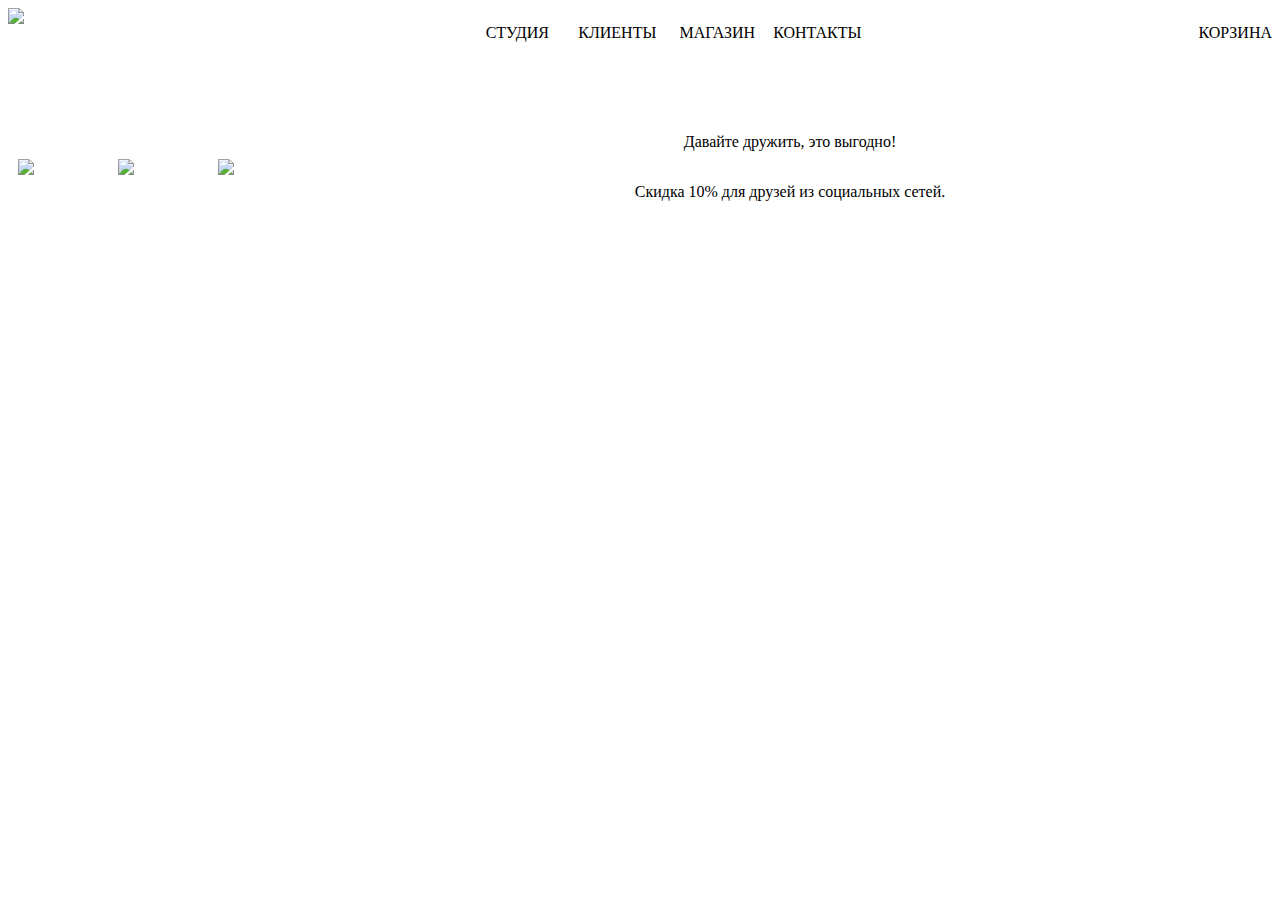
==== index.html @ 7f79541a "First commit" ====
<!DOCTYPE html>
<html lang="en">
<head>
    <meta charset="UTF-8">
    <meta http-equiv="X-UA-Compatible" content="IE=edge">
    <meta name="viewport" content="width=device-width, initial-scale=1.0">
    <title>Project</title>
    <link rel="stylesheet" type="text/css" href="index.css">
</head>
<body>
    <header>
        <div class="wrapper">
            <img class="logo" src="./img/nerds-logo.png"/>

            <ul class="container">
                <li>
                    <a href="#" class="menu"> СТУДИЯ </a>
                </li>

                <li>
                    <a href="#" class="menu"> КЛИЕНТЫ </a>
                </li>

                <li>
                    <a href="#" class="menu"> МАГАЗИН </a>
                </li>

                <li>
                    <a href="#" class="menu"> КОНТАКТЫ </a>
                </li>

                
            </ul>
            <a href="#" class="menu">
                <img class="icon" src="./img/cart-icon.png"/>
                <p> КОРЗИНА </p>
            </a>
            
        </div>
    </header>
        <footer class="flex">
            <div class="footer">        
                <a href="#" class="networks">
                    <img class="vk-icon" src="./img/free-icon-vkontakte-4494490.png"/>
                    <img class="fb-icon" src="./img/free-icon-facebook-4494464.png"/>
                    <img class= "inst-icon" src="/img/free-icon-instagram-4494468.png" />
                </a>
            </div>
                <div class="inscription">
                    <p class="block"> Давайте дружить, это выгодно! </p>
                    <p class="block">Скидка 10% для друзей из социальных сетей.</p>
                </div>
        </footer>
    
</body>
</html>
---- index.css ----
.container{
    display: flex;
    list-style: none;
    justify-content: center;
    width: 1500px;
}
.icon {
    width: 15px;
    height: 15px;
    display: flex;

}
.menu{
    color: black;
    text-decoration: none;
    display: flex;
    width: 100px;
    justify-content: space-around;
    align-items: baseline;


}

.logo {
    width: 150px;
    display: flex;

}

.footer{
    height: 217px;
    display: flex;

}
.vk-icon{
    width: 81px;


}
.fb-icon{
    width: 81px;
    

}
.inst-icon{
    width: 81px;
    
}
.circle{
    width: 81px;
}
.wrapper{
    display: flex;
    max-width: 1920px;
    width: 100%;
    overflow: hidden;
    justify-content: space-around;

}
.networks{
    display: flex;
    align-items: center;
    justify-content: space-around;
    width: 300px;
    


}
.inscription{
    display: flex;
    width: 1200px;
    align-items: center;
    justify-content: center;
    flex-direction: column;
    
    

}

.flex{
    display: flex;
}
.block{
    size: 30px;
    align-items: flex-start;
}
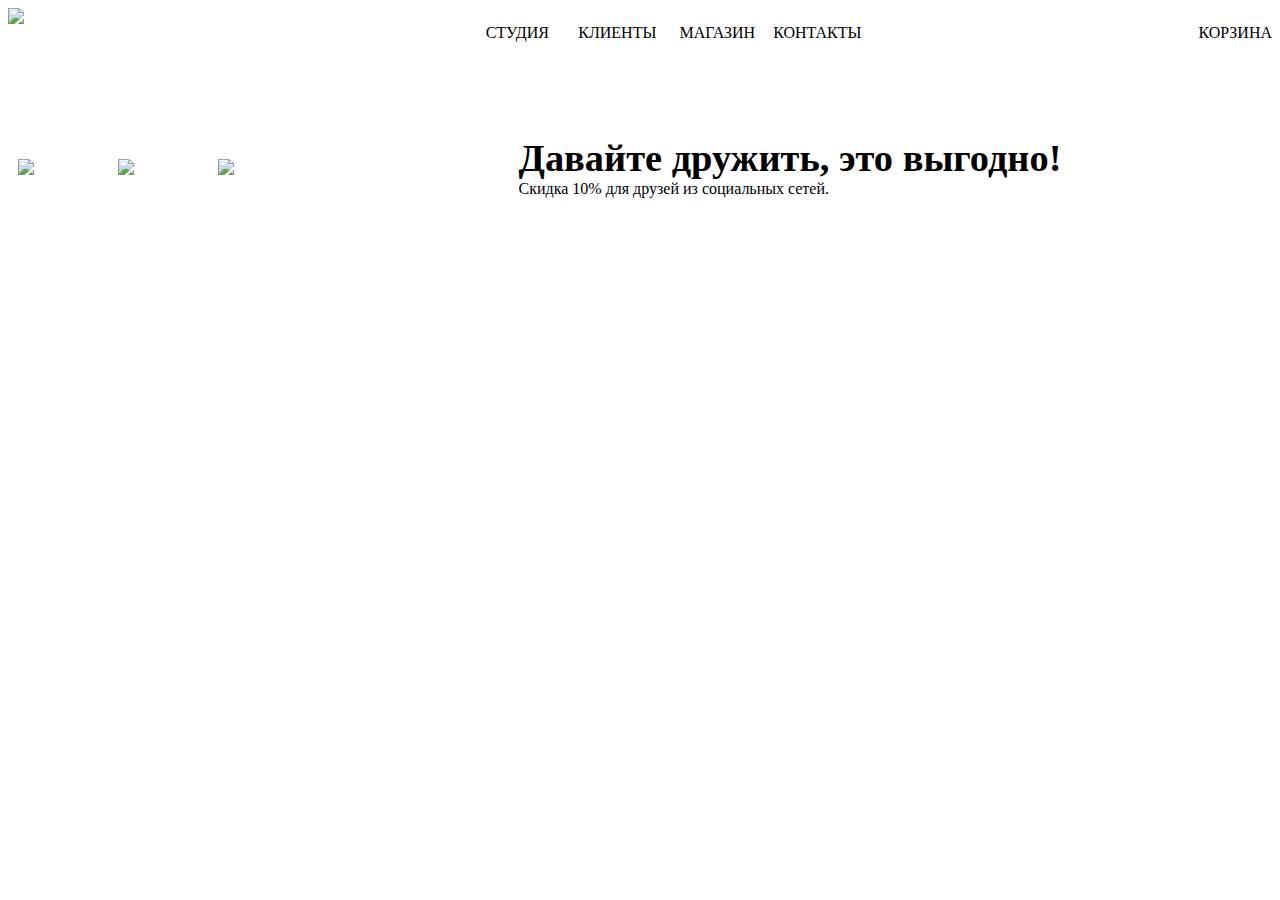
==== commit f4045c3b: "First commit" ====
--- a/index.html
+++ b/index.html
@@ -47,8 +47,8 @@
                 </a>
             </div>
                 <div class="inscription">
-                    <p class="block"> Давайте дружить, это выгодно! </p>
-                    <p class="block">Скидка 10% для друзей из социальных сетей.</p>
+                    <p class="block"> <b class="fat">Давайте дружить, это выгодно! </b> <br>
+                    Скидка 10% для друзей из социальных сетей.</p>
                 </div>
         </footer>
     
--- a/index.css
+++ b/index.css
@@ -68,10 +68,10 @@
 }
 .inscription{
     display: flex;
-    width: 1200px;
+    width: 1530px;
     align-items: center;
     justify-content: center;
-    flex-direction: column;
+    flex-dir ection: column;
     
     
 
@@ -84,3 +84,7 @@
     size: 30px;
     align-items: flex-start;
 }
+
+.fat{
+    font-size: 2.4rem;
+}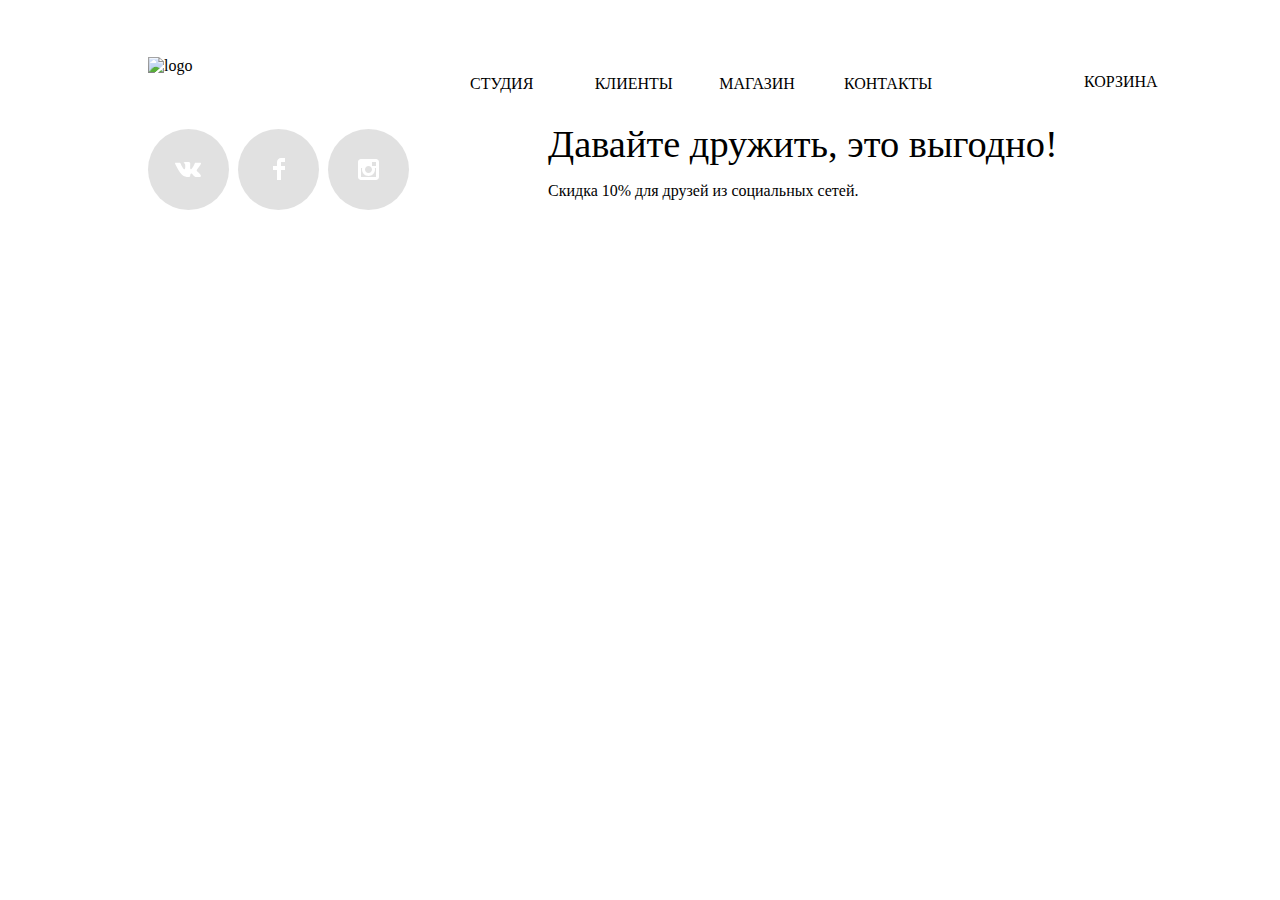
==== commit 4a38a070: "First" ====
--- a/index.html
+++ b/index.html
@@ -7,10 +7,10 @@
     <title>Project</title>
     <link rel="stylesheet" type="text/css" href="index.css">
 </head>
-<body>
+<body class="padding">
     <header>
         <div class="wrapper">
-            <img class="logo" src="./img/nerds-logo.png"/>
+            <img class="logo" src="./img/nerds-logo.png" alt="logo"/>
 
             <ul class="container">
                 <li>
@@ -40,15 +40,32 @@
     </header>
         <footer class="flex">
             <div class="footer">        
-                <a href="#" class="networks">
-                    <img class="vk-icon" src="./img/free-icon-vkontakte-4494490.png"/>
-                    <img class="fb-icon" src="./img/free-icon-facebook-4494464.png"/>
-                    <img class= "inst-icon" src="/img/free-icon-instagram-4494468.png" />
-                </a>
+                <ul class="networks">
+                    <li>
+                        <a href="#" class="networks-icon" > <svg width="27" height="15" viewBox="0 0 27 15" fill="none" xmlns="http://www.w3.org/2000/svg">
+                            <path d="M16.138 11.51C17.094 11.201 18.318 13.55 19.621 14.449C20.599 15.13 21.348 14.983 21.348 14.983L24.821 14.933C24.821 14.933 26.636 14.821 25.778 13.379C25.707 13.259 25.275 12.31 23.193 10.357C21.016 8.31404 21.311 8.64504 23.932 5.11304C25.529 2.96004 26.168 1.64504 25.968 1.08504C25.776 0.546037 24.603 0.686037 24.603 0.686037L20.69 0.713037C20.309 0.714037 19.986 0.832037 19.839 1.22804C19.836 1.23204 19.218 2.89404 18.394 4.30704C16.653 7.29604 15.958 7.45504 15.67 7.26804C15.009 6.83504 15.176 5.53104 15.176 4.60404C15.176 1.70704 15.608 0.499037 14.33 0.187037C13.903 0.0830374 13.591 0.0150374 12.502 0.00503741C11.11 -0.0159626 9.92797 0.00503743 9.25797 0.334037C8.81297 0.557037 8.47197 1.04604 8.67897 1.07404C8.93897 1.10904 9.52197 1.23404 9.83397 1.66004C10.235 2.21204 10.223 3.44904 10.223 3.44904C10.223 3.44904 10.452 6.86004 9.68297 7.28304C9.15497 7.57304 8.43297 6.98104 6.87997 4.26704C6.08697 2.87904 5.48797 1.34504 5.48797 1.34504C5.48797 1.34504 5.37197 1.06004 5.16197 0.904037C4.91197 0.719037 4.56197 0.660037 4.56197 0.660037L0.84797 0.684037C0.84797 0.684037 0.28997 0.700037 0.0849697 0.946037C-0.0970303 1.16404 0.0699697 1.61404 0.0699697 1.61404C0.0699697 1.61404 2.97897 8.49504 6.27297 11.961C9.29297 15.143 12.725 14.932 12.725 14.932H14.28C14.28 14.932 14.749 14.878 14.989 14.62C15.213 14.38 15.203 13.929 15.203 13.929C15.203 13.929 15.172 11.82 16.138 11.51Z" fill="white"/>
+                            </svg>
+                        </a>
+                    </li>
+                    <li>
+                        <a href="#" class="networks-icon"> <svg width="12" height="22" viewBox="0 0 12 22" fill="none" xmlns="http://www.w3.org/2000/svg">
+                            <path d="M12 4V0H8C5.79086 0 4 1.79086 4 4V8H0V12H4V22H8V12H12V8H8V4H12Z" fill="white"/>
+                            </svg>
+                        </a>
+                    </li>
+                    <li>
+                        <a href="#" class="networks-icon" > <svg width="21" height="21" viewBox="0 0 21 21" fill="none" xmlns="http://www.w3.org/2000/svg">
+                            <path fill-rule="evenodd" clip-rule="evenodd" d="M3 0H18C19.65 0 21 1.35 21 3V18C21 19.65 19.65 21 18 21H3C1.35 21 0 19.65 0 18V3C0 1.35 1.35 0 3 0ZM14 10.5C14 8.57 12.43 7 10.5 7C8.57 7 7 8.57 7 10.5C7 12.43 8.57 14 10.5 14C12.43 14 14 12.43 14 10.5ZM3 18V9H4.181C4.0626 9.49127 4.00186 9.99467 4 10.5C4 14.0899 6.91015 17 10.5 17C14.0899 17 17 14.0899 17 10.5C16.9986 9.99464 16.9379 9.49118 16.819 9H18V18H3ZM14 7H18V3H14V7Z" fill="white"/>
+                            </svg>
+                        </a>
+                    </li>
+                </ul>
+                    
+                
             </div>
                 <div class="inscription">
-                    <p class="block"> <b class="fat">Давайте дружить, это выгодно! </b> <br>
-                    Скидка 10% для друзей из социальных сетей.</p>
+                    <p class="font"> Давайте дружить, это выгодно! </p>
+                    <p> Скидка 10% для друзей из социальных сетей.</p>
                 </div>
         </footer>
     
--- a/index.css
+++ b/index.css
@@ -1,8 +1,17 @@
 .container{
     display: flex;
     list-style: none;
-    justify-content: center;
-    width: 1500px;
+    justify-content: space-between;
+    width: 437px;
+    padding: 0px;
+    margin: 0px;
+    align-items: center;
+    
+
+}
+.padding{
+    padding: 0px 140px;
+    padding-top: 49px;
 }
 .icon {
     width: 15px;
@@ -14,77 +23,66 @@
     color: black;
     text-decoration: none;
     display: flex;
-    width: 100px;
-    justify-content: space-around;
     align-items: baseline;
+    width: 63px;
+    height: 30px;
+
+    
 
 
 }
 
 .logo {
-    width: 150px;
+    width: 160px;
+    height: 65px;
     display: flex;
 
 }
 
 .footer{
-    height: 217px;
     display: flex;
 
 }
-.vk-icon{
+.networks-icon{
+    display: flex;
     width: 81px;
+    height: 81px;
+    background: linear-gradient(0deg, #E1E1E1, #E1E1E1);
+    border-radius: 50%;
+    align-items: center;
+    justify-content: center;
 
 
 }
-.fb-icon{
-    width: 81px;
-    
 
-}
-.inst-icon{
-    width: 81px;
-    
-}
-.circle{
-    width: 81px;
-}
 .wrapper{
     display: flex;
-    max-width: 1920px;
     width: 100%;
-    overflow: hidden;
-    justify-content: space-around;
+    justify-content: space-between;
 
 }
 .networks{
     display: flex;
     align-items: center;
-    justify-content: space-around;
-    width: 300px;
+    padding: 0px;
+    margin: 0px;
+    list-style: none;
+    width: 261px;
+    justify-content: space-between;
+
     
 
 
 }
 .inscription{
-    display: flex;
-    width: 1530px;
-    align-items: center;
-    justify-content: center;
-    flex-dir ection: column;
-    
-    
-
+    padding: 0px;
+    margin-left: 139px;
 }
 
 .flex{
     display: flex;
 }
-.block{
-    size: 30px;
-    align-items: flex-start;
-}
-
-.fat{
+.font{
     font-size: 2.4rem;
+    margin: 0px;
 }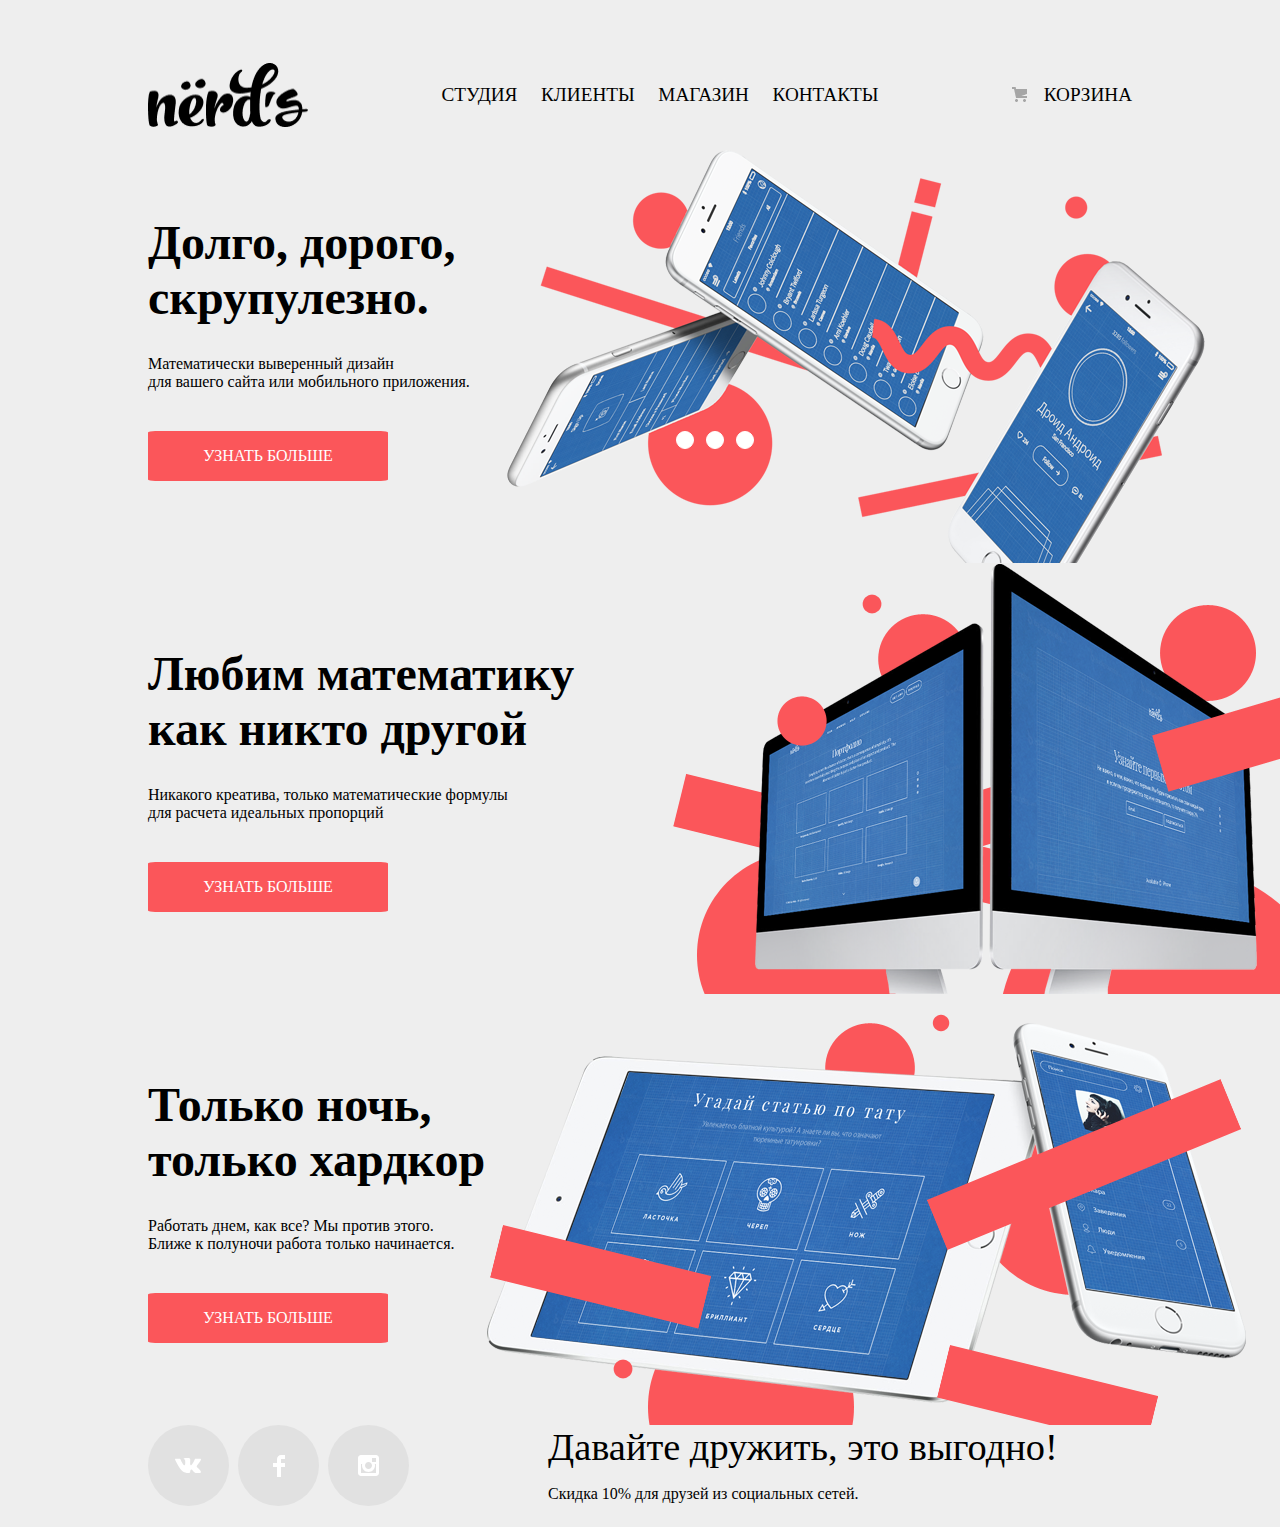
==== commit 207f465d: "Project" ====
--- a/index.html
+++ b/index.html
@@ -1,5 +1,5 @@
 <!DOCTYPE html>
-<html lang="en">
+<html lang="en" class="background">
 <head>
     <meta charset="UTF-8">
     <meta http-equiv="X-UA-Compatible" content="IE=edge">
@@ -31,15 +31,72 @@
 
                 
             </ul>
-            <a href="#" class="menu">
+            <a href="#" class="basket">
                 <img class="icon" src="./img/cart-icon.png"/>
-                <p> КОРЗИНА </p>
+                <p class="basket-inscription"> КОРЗИНА </p>
             </a>
             
         </div>
     </header>
-        <footer class="flex">
-            <div class="footer">        
+    <main>
+        <div>
+            <div class="radio">
+
+                    <input class="custom-radio" type="radio" id="slideChoice1" name="slide" value="slide1">
+                    <label for="slideChoice1"></label>
+
+                    <input class="custom-radio" type="radio" id="slideChoice2" name="slide" value="slide2">
+                    <label for="slideChoice2"></label>
+
+                    <input class="custom-radio" type="radio" id="slideChoice3" name="slide" value="slide3">
+                    <label for="slideChoice3"></label>
+            </div>
+                <div class="flex">
+                    <div class="page-one">
+                        <h2 class="h2">Долго, дорого,<br> скрупулезно.</h2>
+                        <p class="margin">Математически выверенный дизайн<br> для вашего сайта или мобильного приложения.</p>
+                        <a href="#" class="rectangle">
+                            <p class="p-rectangle">УЗНАТЬ БОЛЬШЕ</p>
+                        </a>
+                    </div>
+                    <div class="phone">
+                        <img src="./img/nerds-index-slide1 1.png">
+                    </div>
+                </div>
+
+            <div class="flex">
+                <div class="page-two">
+                    <h2 class="h2">Любим математику<br> как никто другой</h2>
+                    <p class="margin-two">Никакого креатива, только математические формулы<br>для расчета идеальных пропорций</p>
+                    <a href="#" class="rectangle">
+                        <p class="p-rectangle">УЗНАТЬ БОЛЬШЕ</p>
+                    </a>
+                </div>
+                <div class="phone">
+                    <img src="./img/nerds-index-slide2 1.png">
+                </div>
+
+            </div>
+
+            <div class="flex">
+                <div class="page-three">
+                    <h2 class="h2">Только ночь,<br>только хардкор</h2>
+                    <p class="margin-three">Работать днем, как все? Мы против этого.<br>Ближе к полуночи работа только начинается.</p>
+                    <a href="#" class="rectangle">
+                        <p class="p-rectangle">УЗНАТЬ БОЛЬШЕ</p>
+                    </a>
+                </div>
+                <div class="phone">
+                    <img src="./img/nerds-index-slide3 1.png">
+                </div>
+
+
+            </div>
+
+        </div>
+    </main>
+    <footer class="flex">
+            <div>        
                 <ul class="networks">
                     <li>
                         <a href="#" class="networks-icon" > <svg width="27" height="15" viewBox="0 0 27 15" fill="none" xmlns="http://www.w3.org/2000/svg">
--- a/index.css
+++ b/index.css
@@ -14,21 +14,39 @@
     padding-top: 49px;
 }
 .icon {
-    width: 15px;
-    height: 15px;
-    display: flex;
-
-}
+
+}  
+
+.basket{
+    color: black;
+    text-decoration: none;
+    display: flex;
+    align-items: center;
+    font-size: 1.2rem;
+    justify-content: space-between;
+    width: 120px;
+
+
+}
+
+.basket-inscription {
+    display: flex;
+    padding: 0px;
+    margin: 0px;
+    font-size: 1.2rem;
+
+
+    
+
+}       
+    
+
 .menu{
     color: black;
     text-decoration: none;
     display: flex;
-    align-items: baseline;
-    width: 63px;
-    height: 30px;
-
-    
-
+    align-items: center;
+    font-size: 1.2rem;
 
 }
 
@@ -39,10 +57,7 @@
 
 }
 
-.footer{
-    display: flex;
-
-}
+
 .networks-icon{
     display: flex;
     width: 81px;
@@ -59,6 +74,9 @@
     display: flex;
     width: 100%;
     justify-content: space-between;
+    height: 75px;
+    align-items: center;
+    
 
 }
 .networks{
@@ -81,8 +99,126 @@
 
 .flex{
     display: flex;
+    dis play: none;
 }
 .font{
     font-size: 2.4rem;
     margin: 0px;
-}+}
+
+.h2{
+    font-size: 3.0rem;
+    margin: 0px;
+}
+
+.background{
+    background: rgba(238, 238, 238, 1);
+    max-width: 1440px;
+}
+
+.rectangle{
+    display: flex;
+    width: 240px;
+    height: 50px;
+    background: rgba(251, 86, 90, 1);
+    border-radius: 3%;
+    text-decoration: none;
+    color: rgba(255, 255, 255, 1);
+}
+.p-rectangle{
+    display: flex;
+    justify-content: center;
+    align-items: center;
+    width: 240px;
+
+}
+.page-one{
+    display: flex;
+    flex-direction: column;
+    justify-content: center;
+}
+.page-two{
+    display: flex;
+    flex-direction: column;
+    justify-content: center;
+    width: 620px;
+}
+.page-three{
+    display: flex;
+    flex-direction: column;
+    justify-content: center;
+    width: 450px;
+}
+
+
+.margin{
+    margin-top: 30px;
+    margin-bottom: 40px;
+    width: 325px;
+}
+.margin-two{
+    margin-top: 30px;
+    margin-bottom: 40px;
+}
+.margin-three{
+    margin-top: 30px;
+    margin-bottom: 40px;
+}
+.phone{
+    width: 100%;
+    justify-content: flex-start;
+    display: flex;
+
+
+}
+
+main{
+    display: flex;
+}
+
+.radio{
+    position: absolute;
+    width: 88px;
+    height: 18px;
+    left: 676px;
+    top: 431px;
+}
+.custom-radio {
+    position: absolute;
+    z-index: -1;
+    opacity: 0;
+  }
+  .custom-radio+label {
+    display: inline-flex;
+    align-items: center;
+    user-select: none;
+  }
+  
+  .custom-radio+label::after {
+    content: '';
+    display: inline-block;
+    width: 1em;
+    height: 1em;
+    flex-shrink: 0;
+    flex-grow: 0;
+    border: 1px solid white;
+    border-radius: 50%;
+    margin-right: 0.5em;
+    background-repeat: no-repeat;
+    background-position: center center;
+    background-size: 50% 50%;
+    background: white;
+  }
+  .custom-radio:not(:disabled):not(:checked)+label:hover::after {
+    border-color: gray;
+  }
+  /* стили для активной радиокнопки (при нажатии на неё) */
+  .custom-radio:not(:disabled):active+label::after {
+    background-color: rgba(193, 193, 193, 1);
+    border-color: gray;
+  }
+  /* стили для радиокнопки, находящейся в состоянии checked */
+  .custom-radio:checked+label::after {
+    border: 1px solid white;
+    background-image: radial-gradient(white 20%, rgba(193, 193, 193, 1) 30%, white 40%);
+  }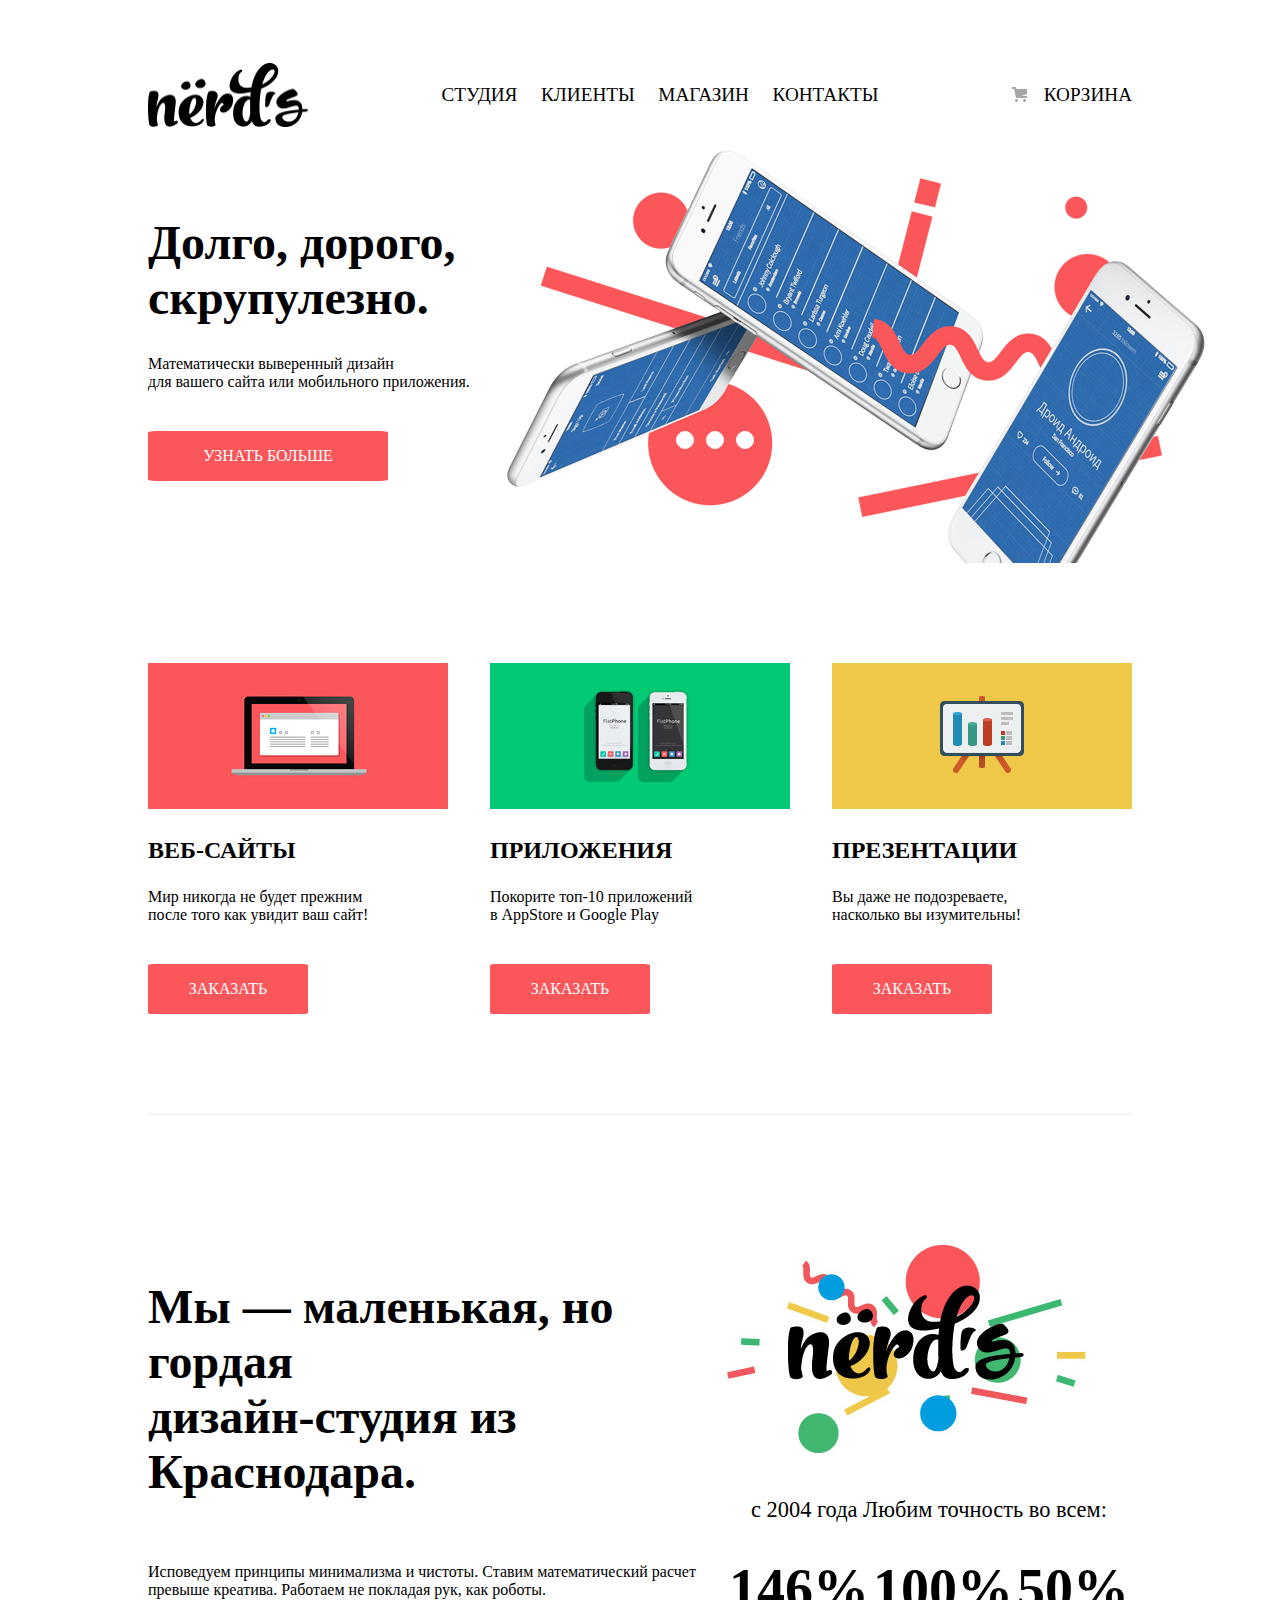
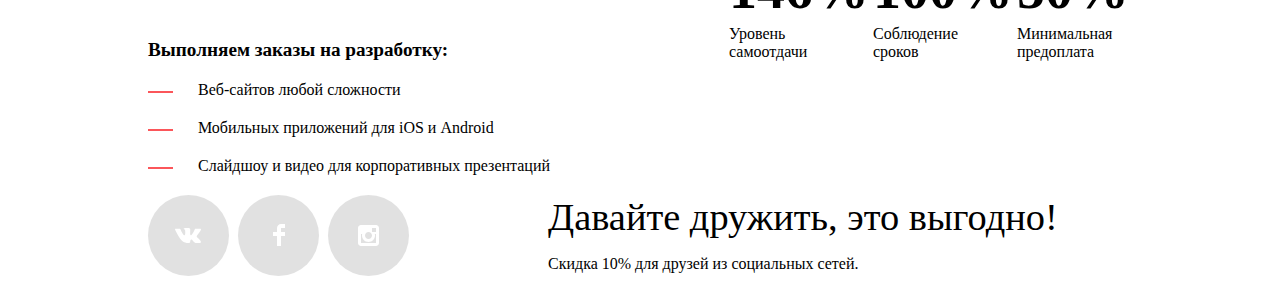
==== commit 86091af1: "First" ====
--- a/index.html
+++ b/index.html
@@ -11,37 +11,29 @@
     <header>
         <div class="wrapper">
             <img class="logo" src="./img/nerds-logo.png" alt="logo"/>
-
             <ul class="container">
                 <li>
                     <a href="#" class="menu"> СТУДИЯ </a>
                 </li>
-
                 <li>
                     <a href="#" class="menu"> КЛИЕНТЫ </a>
                 </li>
-
                 <li>
                     <a href="#" class="menu"> МАГАЗИН </a>
                 </li>
-
                 <li>
                     <a href="#" class="menu"> КОНТАКТЫ </a>
-                </li>
-
-                
+                </li>    
             </ul>
             <a href="#" class="basket">
                 <img class="icon" src="./img/cart-icon.png"/>
                 <p class="basket-inscription"> КОРЗИНА </p>
-            </a>
-            
+            </a> 
         </div>
     </header>
     <main>
-        <div>
+        <div class="margine">
             <div class="radio">
-
                     <input class="custom-radio" type="radio" id="slideChoice1" name="slide" value="slide1">
                     <label for="slideChoice1"></label>
 
@@ -63,8 +55,7 @@
                         <img src="./img/nerds-index-slide1 1.png">
                     </div>
                 </div>
-
-            <div class="flex">
+            <div class="flex display">
                 <div class="page-two">
                     <h2 class="h2">Любим математику<br> как никто другой</h2>
                     <p class="margin-two">Никакого креатива, только математические формулы<br>для расчета идеальных пропорций</p>
@@ -75,10 +66,8 @@
                 <div class="phone">
                     <img src="./img/nerds-index-slide2 1.png">
                 </div>
-
             </div>
-
-            <div class="flex">
+            <div class="flex display">
                 <div class="page-three">
                     <h2 class="h2">Только ночь,<br>только хардкор</h2>
                     <p class="margin-three">Работать днем, как все? Мы против этого.<br>Ближе к полуночи работа только начинается.</p>
@@ -86,13 +75,71 @@
                         <p class="p-rectangle">УЗНАТЬ БОЛЬШЕ</p>
                     </a>
                 </div>
-                <div class="phone">
+                <div cla ss="phone">
                     <img src="./img/nerds-index-slide3 1.png">
                 </div>
-
+            </div>
+        </div>
+        <div class="slides margine">
+            <div>
+                <img src="./img/illustration-1 1.png" alt="notebook">
+                <h3 class="h3">ВЕБ-САЙТЫ</h3>
+                <p>Мир никогда не будет прежним<br> после того как увидит ваш сайт!</p>
+                <a href="#" class="order">
+                    <p class="p-order">ЗАКАЗАТЬ</p>
+                </a>
+            </div>
+            <div>
+                <img src="./img/illustration-2 1.png" alt="notebook">
+                <h3 class="h3">ПРИЛОЖЕНИЯ</h3>
+                <p>Покорите топ-10 приложений<br>в AppStore и Google Play</p>
+                <a href="#" class="order">
+                    <p class="p-order">ЗАКАЗАТЬ</p>
+                </a>
+            </div>
+            <div>
+                <img src="./img/illustration-3 1.png" alt="notebook">
+                <h3 class="h3">ПРЕЗЕНТАЦИИ</h3>
+                <p>Вы даже не подозреваете,<br> насколько вы изумительны!</p>
+                <a href="#" class="order">
+                    <p class="p-order">ЗАКАЗАТЬ</p>
+                </a>
+            </div>
+        </div>
+        <div class="just">
+            <div>
+                <h4 class="h4">Мы — маленькая, но гордая<br>дизайн-студия из Краснодара.</h4>
+                <p>Исповедуем принципы минимализма и чистоты. Ставим математический расчет<br>превыше креатива. Работаем не покладая рук, как роботы.</p>
+                <p class="p-li"><b>Выполняем заказы на разработку:</b></p>
+                <ul class="ul-main">
+                    <li class="li-main">
+                        <p class="p-mein">Веб-сайтов любой сложности</p>
+                    </li>
+                    <li class="li-main">
+                        <p class="p-mein">Мобильных приложений для iOS и Android</p>
+                    </li>
+                    <li class="li-main">
+                        <p class="p-mein">Слайдшоу и видео для корпоративных презентаций</p>
+                    </li>
+                </ul>
+            </div>
+            <div>
+                <img class="logo-main" src="./img/nerds-illustration 1.png" alt="illu">
+                <table class="tabl">
+                    <caption>с 2004 года Любим точность во всем:</caption>
+                        <tr class="table-first">
+                            <th>146%</th>
+                            <th>100%</th>
+                            <th>50%</th>
+                        </tr>
+                    <tr>
+                        <td>Уровень<br>самоотдачи</td>
+                        <td>Соблюдение<br>сроков</td>
+                        <td>Минимальная<br>предоплата</td>
+                    </tr>
+                </table>
 
             </div>
-
         </div>
     </main>
     <footer class="flex">
--- a/index.css
+++ b/index.css
@@ -13,9 +13,10 @@
     padding: 0px 140px;
     padding-top: 49px;
 }
-.icon {
-
-}  
+.margine{
+    margin-bottom: 100px;
+}
+
 
 .basket{
     color: black;
@@ -99,7 +100,7 @@
 
 .flex{
     display: flex;
-    dis play: none;
+    
 }
 .font{
     font-size: 2.4rem;
@@ -110,10 +111,17 @@
     font-size: 3.0rem;
     margin: 0px;
 }
+.h3{
+    font-size: 1.5rem;
+}
+.h4{
+    font-size: 3rem;
+}
 
 .background{
-    background: rgba(238, 238, 238, 1);
+    background: rgba(255, 255, 255, 1);
     max-width: 1440px;
+    
 }
 
 .rectangle{
@@ -132,6 +140,33 @@
     width: 240px;
 
 }
+.order{
+display: flex;
+width: 160px;
+height: 50px;
+background: rgba(251, 86, 90, 1);
+border-radius: 3%;
+text-decoration: none;
+margin-top: 40px;
+}
+.p-order{
+display: flex;
+justify-content: center;
+align-items: center;
+width: 160px;
+color: rgba(255, 255, 255, 1);
+}
+.slides{
+    display: flex;
+    justify-content: space-between;
+    border-bottom: 1px solid;
+    border-color: rgba(238, 238, 238, 1);
+    padding-bottom: 100px;
+    
+}
+.display{
+    display: none;
+}
 .page-one{
     display: flex;
     flex-direction: column;
@@ -172,9 +207,6 @@
 
 }
 
-main{
-    display: flex;
-}
 
 .radio{
     position: absolute;
@@ -221,4 +253,49 @@
   .custom-radio:checked+label::after {
     border: 1px solid white;
     background-image: radial-gradient(white 20%, rgba(193, 193, 193, 1) 30%, white 40%);
+  }
+  .p-li{
+    font-size: 1.2rem;
+    margin-top: 40px;
+  }
+  .ul-main{
+    padding: 0px;
+  }
+  .li-main{
+    list-style-type: none;
+    display: flex;
+    margin: 20px 0px;
+  }
+  .li-main::before {
+    content: url(./img/Rectangle\ 10.png);
+    align-items: center;
+    display: flex;
+    height: 15px;
+    width: 50px;
+  }
+  .p-mein{
+    display: flex;
+    align-items: center;
+    margin: 0px;
+  }
+  .tabl{
+    width: 358px;
+    he ight: 166px;
+  }
+  .table-first{
+    font-size: 3.5rem;
+    margin-bottom: 10px;
+  }
+ 
+  caption{
+    font-size: 1.4rem;
+    margin-top: 40px;
+    margin-bottom: 31px;
+  }
+  .just{
+    display: flex;
+    justify-content: space-between;
+  }
+  .logo-main{
+    margin-top: 30px;
   }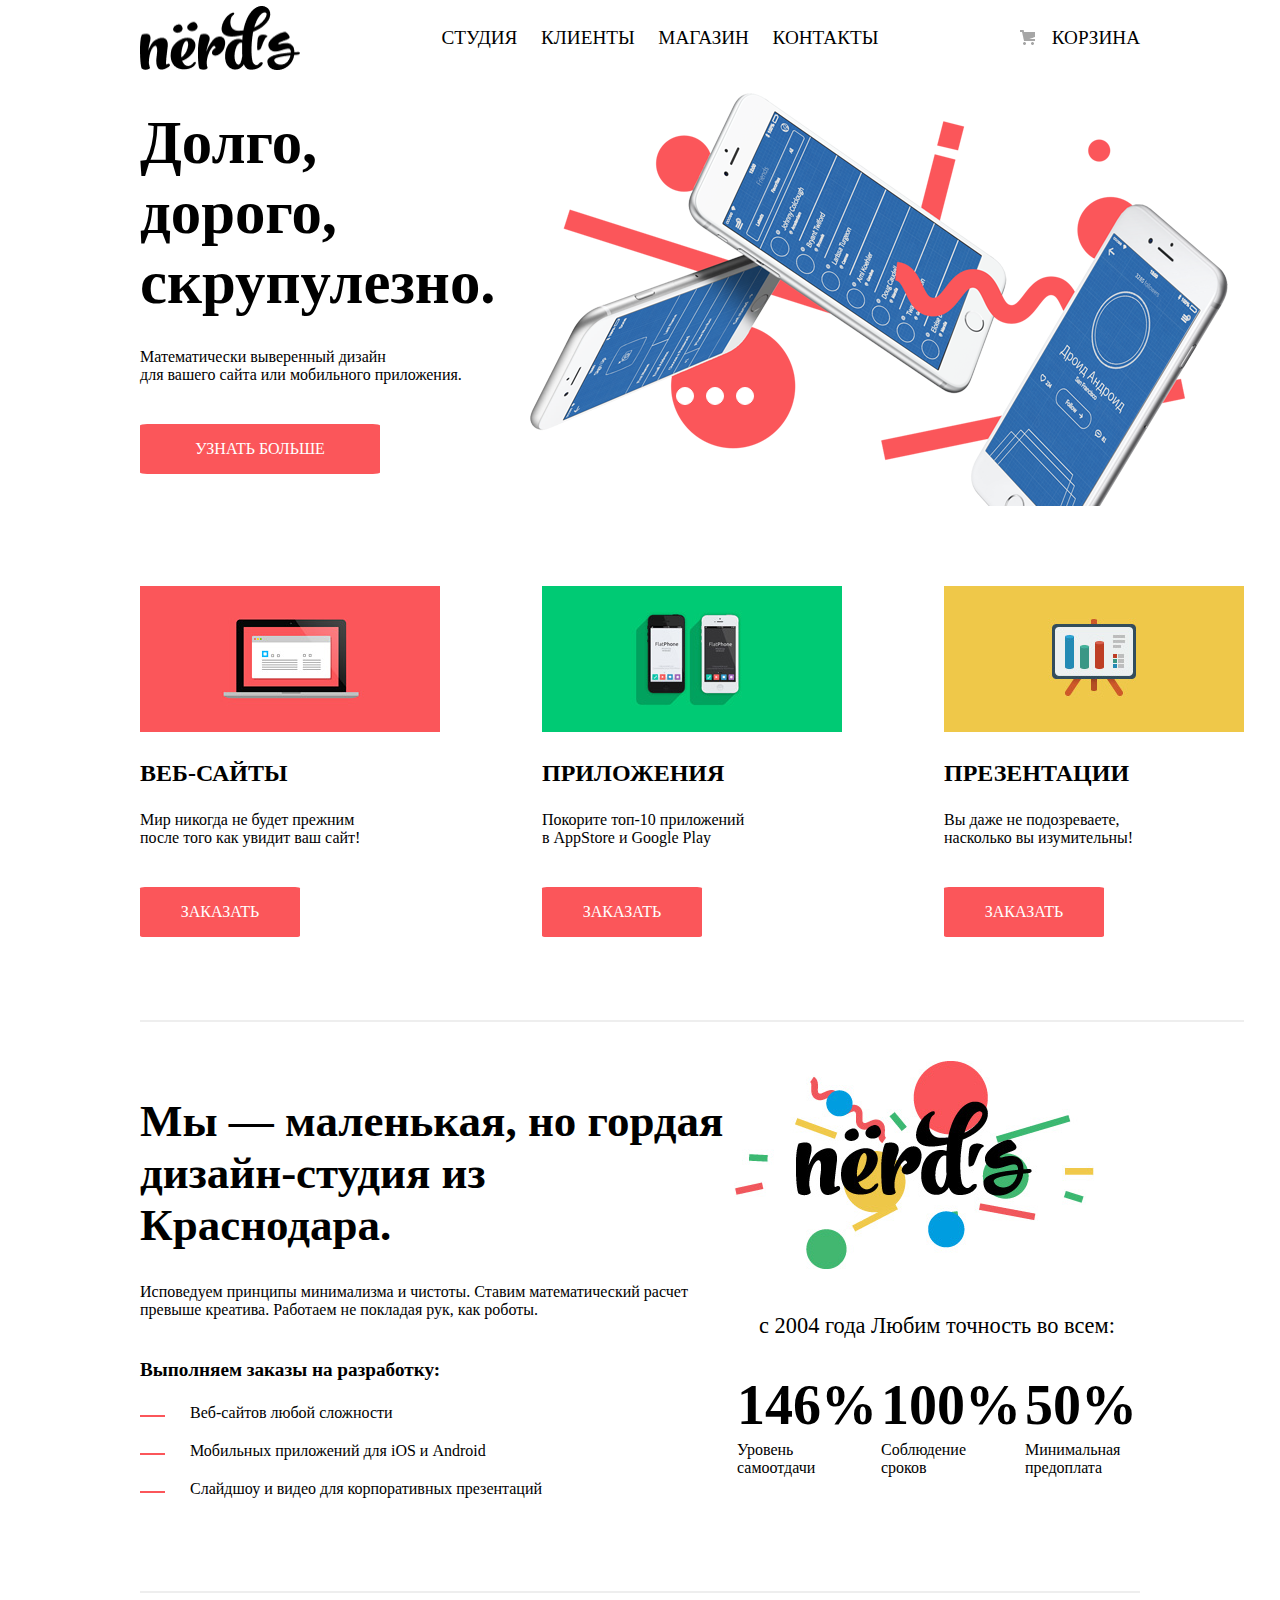
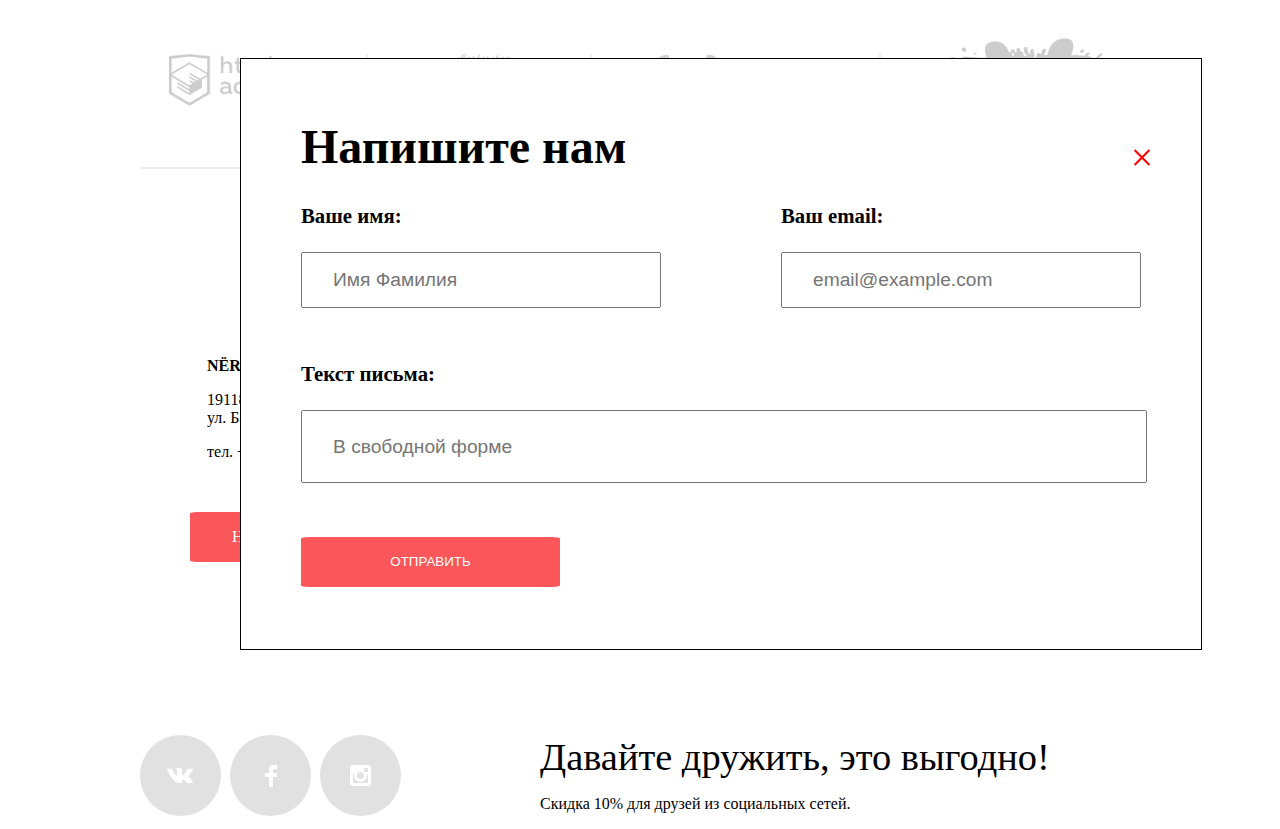
==== commit cc6d6b33: "Commit" ====
--- a/index.html
+++ b/index.html
@@ -1,5 +1,5 @@
 <!DOCTYPE html>
-<html lang="en" class="background">
+<html lang="en">
 <head>
     <meta charset="UTF-8">
     <meta http-equiv="X-UA-Compatible" content="IE=edge">
@@ -7,7 +7,8 @@
     <title>Project</title>
     <link rel="stylesheet" type="text/css" href="index.css">
 </head>
-<body class="padding">
+<body class="background">
+    <div class="padding">
     <header>
         <div class="wrapper">
             <img class="logo" src="./img/nerds-logo.png" alt="logo"/>
@@ -80,7 +81,7 @@
                 </div>
             </div>
         </div>
-        <div class="slides margine">
+        <div class="slides">
             <div>
                 <img src="./img/illustration-1 1.png" alt="notebook">
                 <h3 class="h3">ВЕБ-САЙТЫ</h3>
@@ -141,6 +142,57 @@
 
             </div>
         </div>
+        <div class="logotipe">
+            <img class="logo-logo" src="./img/Group 5.png" alt="logo">
+            <img class="logo-logo" src="./img/logo-2 1.png" alt="logo">
+            <img class="logo-logo" src="./img/logo-3 1.png" alt="logo">
+            <img  src="./img/logo-4 1.png" alt="logo">
+        </div>
+        <div class="margin-map">
+            <div class="map">
+                <iframe src="https://www.google.com/maps/embed?pb=!1m14!1m12!1m3!1d594.1879114705009!2d30.322811360261756!3d59.938747149191165!2m3!1f0!2f0!3f0!3m2!1i1024!2i768!4f13.1!5e0!3m2!1sru!2sua!4v1671908637080!5m2!1sru!2sua" width="1440" height="416" style="border:0;" allowfullscreen="" loading="lazy" referrerpolicy="no-referrer-when-downgrade"></iframe>
+
+            </div>
+            <div class="DESIGN">
+                <div>
+                    <p><b>NЁRDS DESIGN STUDIO</b></p>
+                    <p>191186, Санкт-Петербург,<br> ул. Б. Конюшенная, д. 19/8</p>
+                    <p>тел. +7 (812) 275-75-75</p>
+                </div>
+                <div>
+                    <a href="#" class="button">
+                        <p class="p-button">НАПИШИТЕ НАМ</p>
+                    </a>
+                </div>
+            </div>
+            <div class="logo-map">
+                <img src="./img/map-marker 1.png" alt="logo">
+            </div>
+        </div>
+        <div class="form_div">
+            <div class="div_flex_form">
+                <h5 class="h5">Напишите нам</h5>
+                <a href="#" class="cross"> </a>
+            </div>
+            <form class="form">
+                <fieldset class="fieldset">
+                    <fieldset class="fieldset_name">
+                        <b>Ваше имя:</b><br>
+                        <input class="input_name" type="text" name="firstname" placeholder="Имя Фамилия"><br>
+                    </fieldset>
+                    <fieldset class="fieldset_email">
+                        <b>Ваш email:</b><br>
+                        <input class="input_email" class="flex" type="text" name="email" placeholder="email@example.com"><br>
+                    </fieldset>
+                </fieldset>
+                <fieldset class="fieldset_text">
+                    <b>Текст письма:</b><br>
+                    <input class="input_text" type="text" name="text" placeholder="В свободной форме"><br>
+                </fieldset>
+                <button class="buttom_form" name="button"><p class="buttom_form_back">ОТПРАВИТЬ</p></button>
+                </a>
+            </form>
+        </div>
     </main>
     <footer class="flex">
             <div>        
@@ -172,6 +224,6 @@
                     <p> Скидка 10% для друзей из социальных сетей.</p>
                 </div>
         </footer>
-    
+    </div>
 </body>
 </html>--- a/index.css
+++ b/index.css
@@ -11,10 +11,10 @@
 }
 .padding{
     padding: 0px 140px;
-    padding-top: 49px;
+    
 }
 .margine{
-    margin-bottom: 100px;
+    margin-bottom: 80px;
 }
 
 
@@ -108,19 +108,29 @@
 }
 
 .h2{
-    font-size: 3.0rem;
+    font-size: 3.8rem;
     margin: 0px;
 }
 .h3{
     font-size: 1.5rem;
 }
 .h4{
-    font-size: 3rem;
+    font-size: 45px;
+    display: flex;
+    margin-top: 73px;
+    margin-bottom: 32px;
+}
+.h5{
+  margin: 0px;
+  font-size: 3rem;
 }
 
 .background{
     background: rgba(255, 255, 255, 1);
     max-width: 1440px;
+    max-height: 2360px;
+    margin: 0 auto;
+    position: relative
     
 }
 
@@ -156,12 +166,31 @@
 width: 160px;
 color: rgba(255, 255, 255, 1);
 }
+
+.button{
+  display: flex;
+width: 219px;
+height: 50px;
+background: rgba(251, 86, 90, 1);
+border-radius: 3%;
+text-decoration: none;
+margin-top: 35px;
+}
+.p-button{
+  display: flex;
+  justify-content: center;
+  align-items: center;
+  width: 219px;
+  color: rgba(255, 255, 255, 1);
+}
 .slides{
     display: flex;
     justify-content: space-between;
-    border-bottom: 1px solid;
+    border-bottom: 2px solid;
     border-color: rgba(238, 238, 238, 1);
-    padding-bottom: 100px;
+    padding-bottom: 80px;
+    width: 1104px;
+    height: 354px;
     
 }
 .display{
@@ -200,20 +229,17 @@
     margin-bottom: 40px;
 }
 .phone{
-    width: 100%;
+    width: 760px;
     justify-content: flex-start;
     display: flex;
-
-
-}
-
+}
 
 .radio{
     position: absolute;
     width: 88px;
     height: 18px;
     left: 676px;
-    top: 431px;
+    top: 387px;
 }
 .custom-radio {
     position: absolute;
@@ -257,6 +283,7 @@
   .p-li{
     font-size: 1.2rem;
     margin-top: 40px;
+    margin-bottom: 23px;
   }
   .ul-main{
     padding: 0px;
@@ -280,7 +307,6 @@
   }
   .tabl{
     width: 358px;
-    he ight: 166px;
   }
   .table-first{
     font-size: 3.5rem;
@@ -295,7 +321,175 @@
   .just{
     display: flex;
     justify-content: space-between;
+    border-bottom: 2px solid;
+    border-color: rgba(238, 238, 238, 1);
+    padding-bottom: 73px;
   }
   .logo-main{
-    margin-top: 30px;
+    margin-top: 39px;
+  }
+  .logotipe{
+    display: flex;
+    align-items: center;
+    justify-content: space-around;
+    border-bottom: 2px solid;
+    border-color: rgba(238, 238, 238, 1);
+    padding-bottom: 45px;
+    padding-top: 45px;
+  }
+  .logo-logo{
+    border-right: 2px solid;
+    border-color: rgba(238, 238, 238, 1);
+    padding-right: 45px;
+    height: 52px;
+  }
+  .map{
+    display: flex;
+    margin-left: -140px;
+    margin-right: -140px;
+  }
+  .DESIGN{
+    position: absolute;
+    width: 319px;
+    height: 308px;
+    background-color: white;
+    top: 1897px;
+    left: 140px;
+    display: flex;
+    flex-direction: column;
+    align-items: center;
+    justify-content: center;
+  }
+  .logo-map{
+    position: absolute;
+    top: 1850px;
+    left: 722px;
+  }
+  .margin-map{
+    margin-top: 80px;
+    margin-bottom: 70px;
+  }
+  .form_div{
+    position: absolute;
+    width: 960px;
+    height: 590px;
+    background-color: white;
+    top: 1658px;
+    left: 240px;
+    border: 1px solid black;
+  }
+  .form{
+    display: block;
+    max-width: 960px;
+    max-height: 590px;
+    
+    
+
+  }
+  .legend{
+    font-size: 3rem;
+    
+  }
+  .fieldset{
+    max-width: 960px;
+    max-height: 590px;
+    border: none;
+    margin: 30px 60px;
+    display: flex;
+    padding: 0;
+    justify-content: space-between;
+  }
+  .vector{
+    width: 21px;
+    height: 21px;
+    padding: 0;
+  }
+  .div_flex_form{
+    display: flex;
+    justify-content: space-between;
+    margin-top: 60px;
+    margin-left: 60px;
+    margin-right: 60px;
+    align-items: center;
+
+  }
+  .fieldset_text{
+    display: flex;
+    flex-direction: column;
+    height: 145px;
+    border: none;
+    margin: 30px 60px;
+    padding: 0;
+    font-size: 1.3rem
+  }
+  .fieldset_email{
+    border: none;
+    margin: 0px;
+    padding: 0;
+    display: flex;
+    flex-direction: column;
+    width: 360px;
+    font-size: 1.3rem
+
+  }
+  .fieldset_name{
+    border: none;
+    width:360px;
+    margin: 0px;
+    padding: 0;
+    display: flex;
+    flex-direction: column;
+    font-size: 1.3rem
+  }
+  .input_name{
+    height: 50px;
+    font-size: 1.2rem;
+    padding-left: 30px;
+  }
+  .input_email{
+    height: 50px;
+    font-size: 1.2rem;
+    padding-left: 30px;
+  }
+  .input_text{
+    font-size: 1.2rem;
+    height: 118px;
+    width: 810px;
+    padding-left: 30px;
+  }
+  .buttom_form{
+    display: flex;
+    width: 259px;
+    height: 50px;
+    background: rgba(251, 86, 90, 1);
+    text-decoration: none;
+    border-radius: 3%;
+    margin-left: 60px;
+    border: 0px;
+  }
+  .buttom_form_back{
+    display: flex;
+    justify-content: center;
+    align-items: center;
+    color: white;
+    width: 259px;
+    height: 20px;
+  
+  }
+  .cross{
+    display: flex;
+  }
+  .cross::after, .cross::before{
+    background-color: red;
+    width: 2px;
+    height: 21px;
+    display: flex;
+    content: " ";
+    position: absolute;
+  }
+  .cross::before{
+    transform: rotate(-45deg);
+  }
+  .cross::after{
+    transform: rotate(45deg)
   }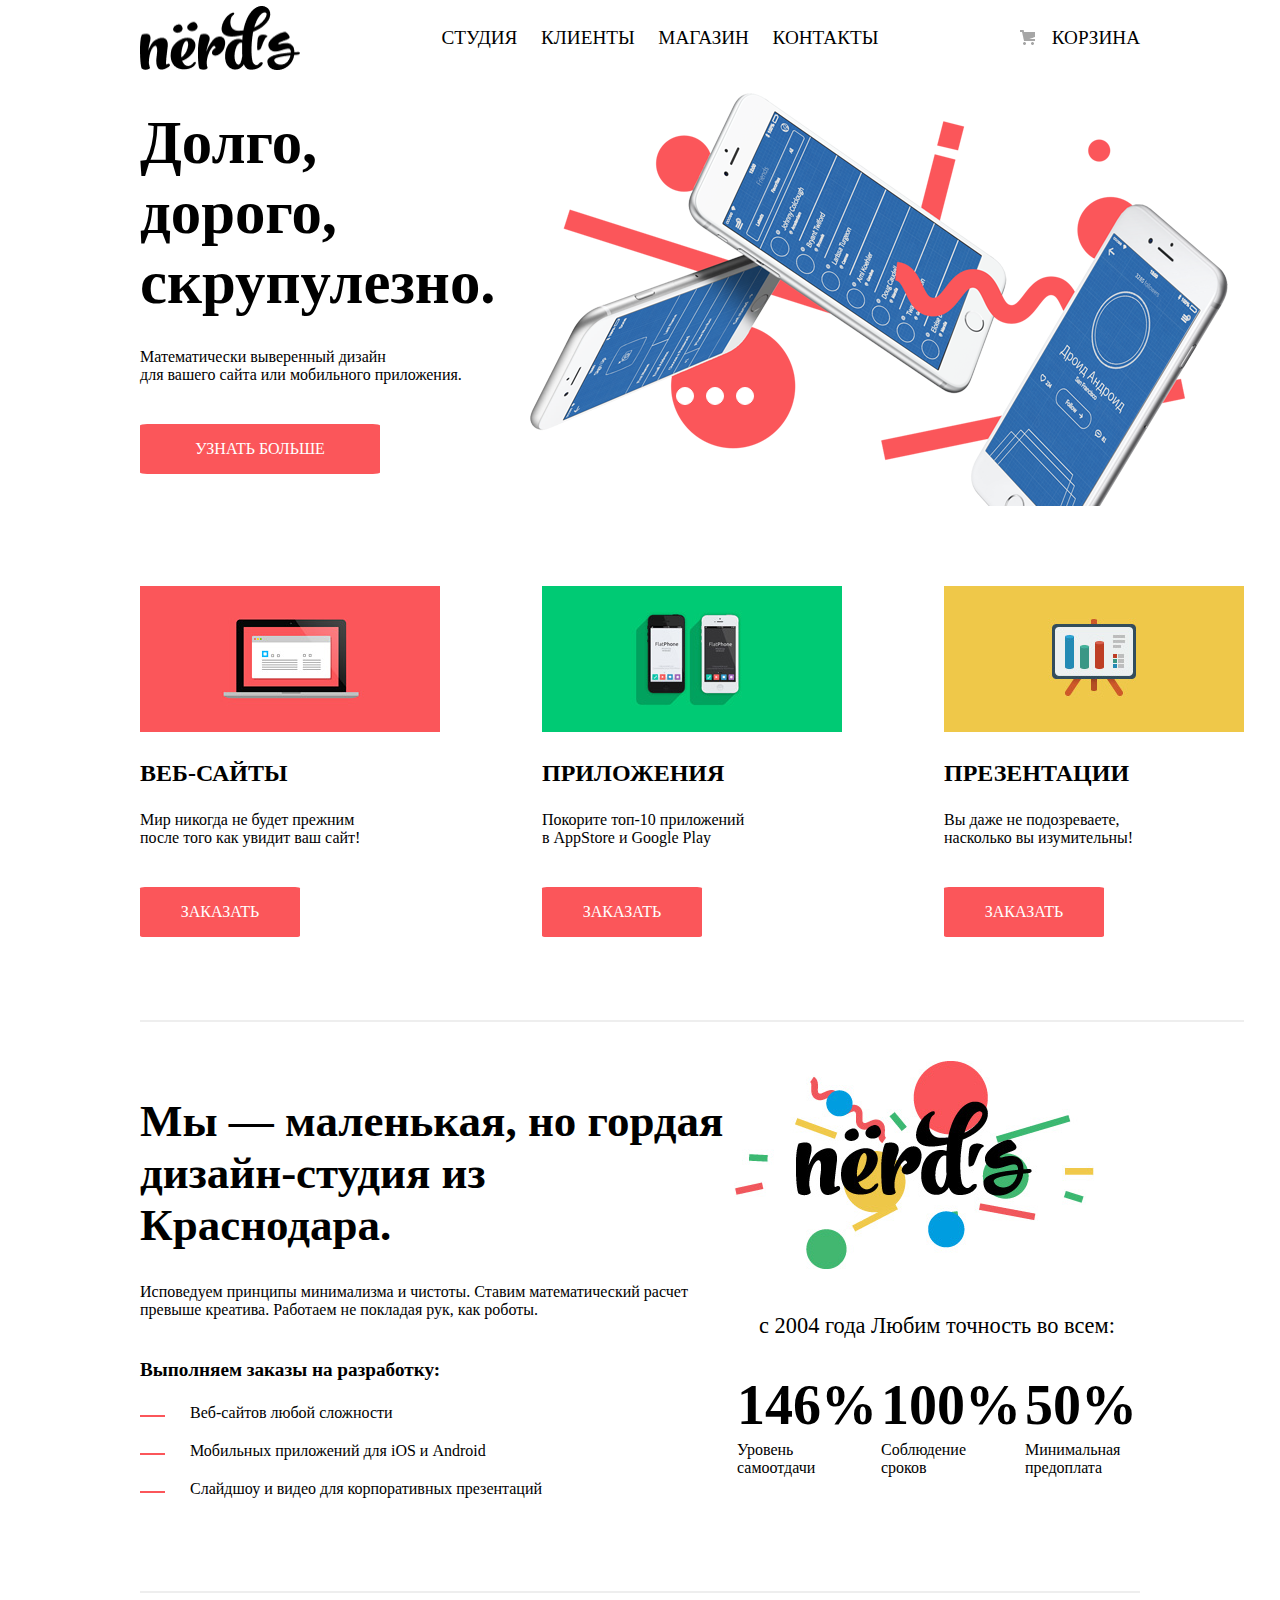
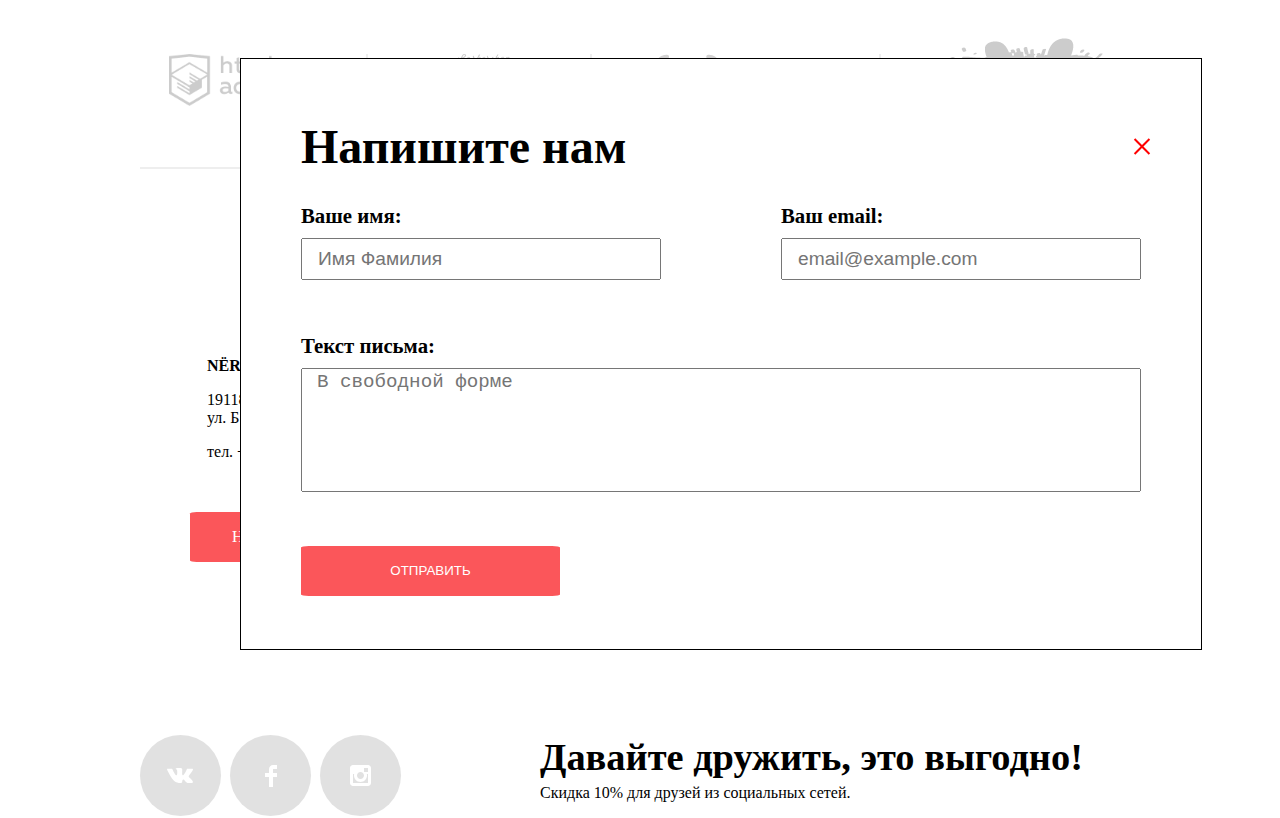
==== commit 0a6a4370: "Project'" ====
--- a/index.html
+++ b/index.html
@@ -177,17 +177,18 @@
             <form class="form">
                 <fieldset class="fieldset">
                     <fieldset class="fieldset_name">
-                        <b>Ваше имя:</b><br>
+                        <b>Ваше имя:</b>
                         <input class="input_name" type="text" name="firstname" placeholder="Имя Фамилия"><br>
                     </fieldset>
                     <fieldset class="fieldset_email">
-                        <b>Ваш email:</b><br>
+                        <b>Ваш email:</b>
                         <input class="input_email" class="flex" type="text" name="email" placeholder="email@example.com"><br>
                     </fieldset>
                 </fieldset>
                 <fieldset class="fieldset_text">
-                    <b>Текст письма:</b><br>
-                    <input class="input_text" type="text" name="text" placeholder="В свободной форме"><br>
+                    <b>Текст письма:</b>
+                    <textarea class="input_text" name="text" placeholder="В свободной форме"></textarea><br>
+                    
                 </fieldset>
                 <button class="buttom_form" name="button"><p class="buttom_form_back">ОТПРАВИТЬ</p></button>
                 </a>
@@ -220,8 +221,8 @@
                 
             </div>
                 <div class="inscription">
-                    <p class="font"> Давайте дружить, это выгодно! </p>
-                    <p> Скидка 10% для друзей из социальных сетей.</p>
+                    <p class="font"><b>Давайте дружить, это выгодно!</b></p>
+                    <p class="p_footer"> Скидка 10% для друзей из социальных сетей.</p>
                 </div>
         </footer>
     </div>
--- a/index.css
+++ b/index.css
@@ -105,6 +105,9 @@
 .font{
     font-size: 2.4rem;
     margin: 0px;
+}
+.p_footer{
+  margin-top: 5px;
 }
 
 .h2{
@@ -380,21 +383,15 @@
   }
   .form{
     display: block;
-    max-width: 960px;
-    max-height: 590px;
-    
-    
-
   }
   .legend{
     font-size: 3rem;
     
   }
   .fieldset{
-    max-width: 960px;
-    max-height: 590px;
+    height: 100px;
     border: none;
-    margin: 30px 60px;
+    margin: 0px 60px;
     display: flex;
     padding: 0;
     justify-content: space-between;
@@ -410,13 +407,13 @@
     margin-top: 60px;
     margin-left: 60px;
     margin-right: 60px;
+    margin-bottom: 30px;
     align-items: center;
 
   }
   .fieldset_text{
     display: flex;
     flex-direction: column;
-    height: 145px;
     border: none;
     margin: 30px 60px;
     padding: 0;
@@ -444,18 +441,21 @@
   .input_name{
     height: 50px;
     font-size: 1.2rem;
-    padding-left: 30px;
+    padding-left: 15px;
+    margin-top: 10px
   }
   .input_email{
     height: 50px;
     font-size: 1.2rem;
-    padding-left: 30px;
+    padding-left: 15px;
+    margin-top: 10px
   }
   .input_text{
     font-size: 1.2rem;
     height: 118px;
-    width: 810px;
-    padding-left: 30px;
+    padding-left: 15px;
+    resize: none;
+    margin-top: 10px
   }
   .buttom_form{
     display: flex;
@@ -478,6 +478,7 @@
   }
   .cross{
     display: flex;
+    align-items: center;
   }
   .cross::after, .cross::before{
     background-color: red;
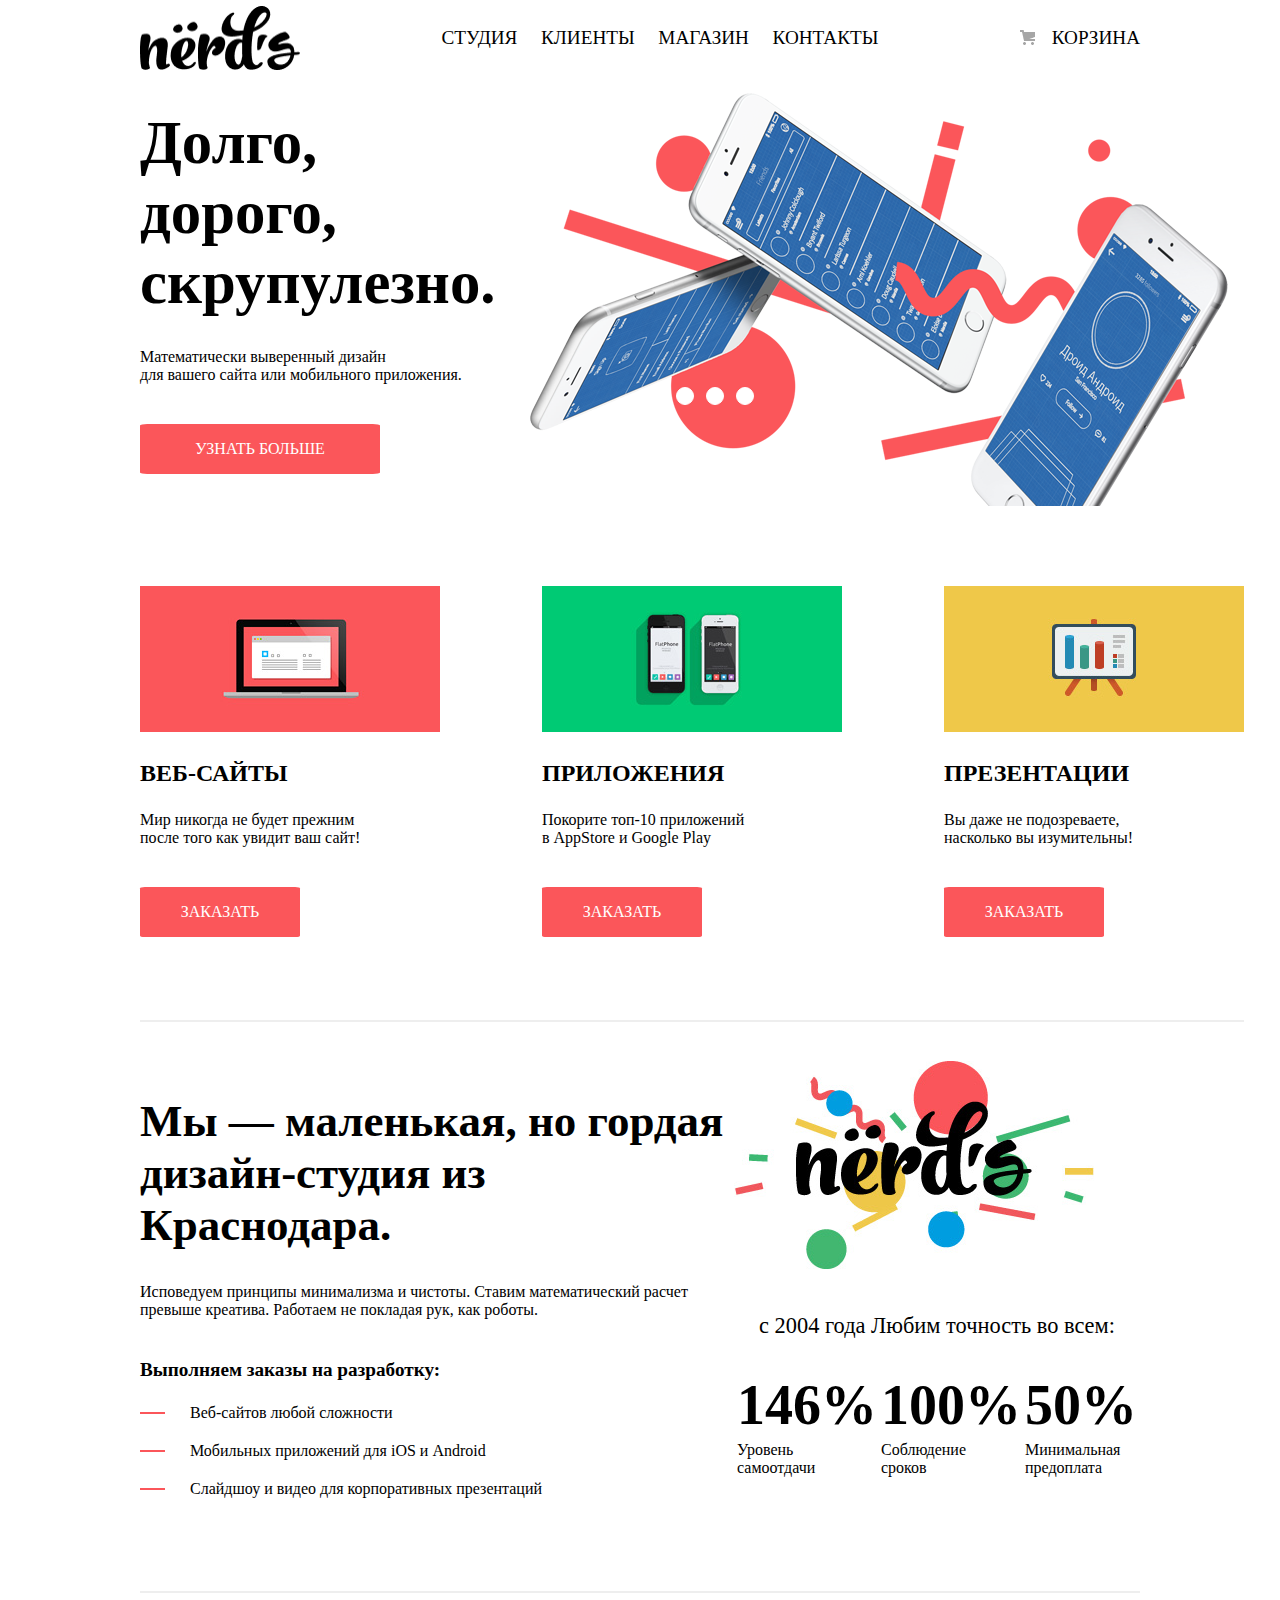
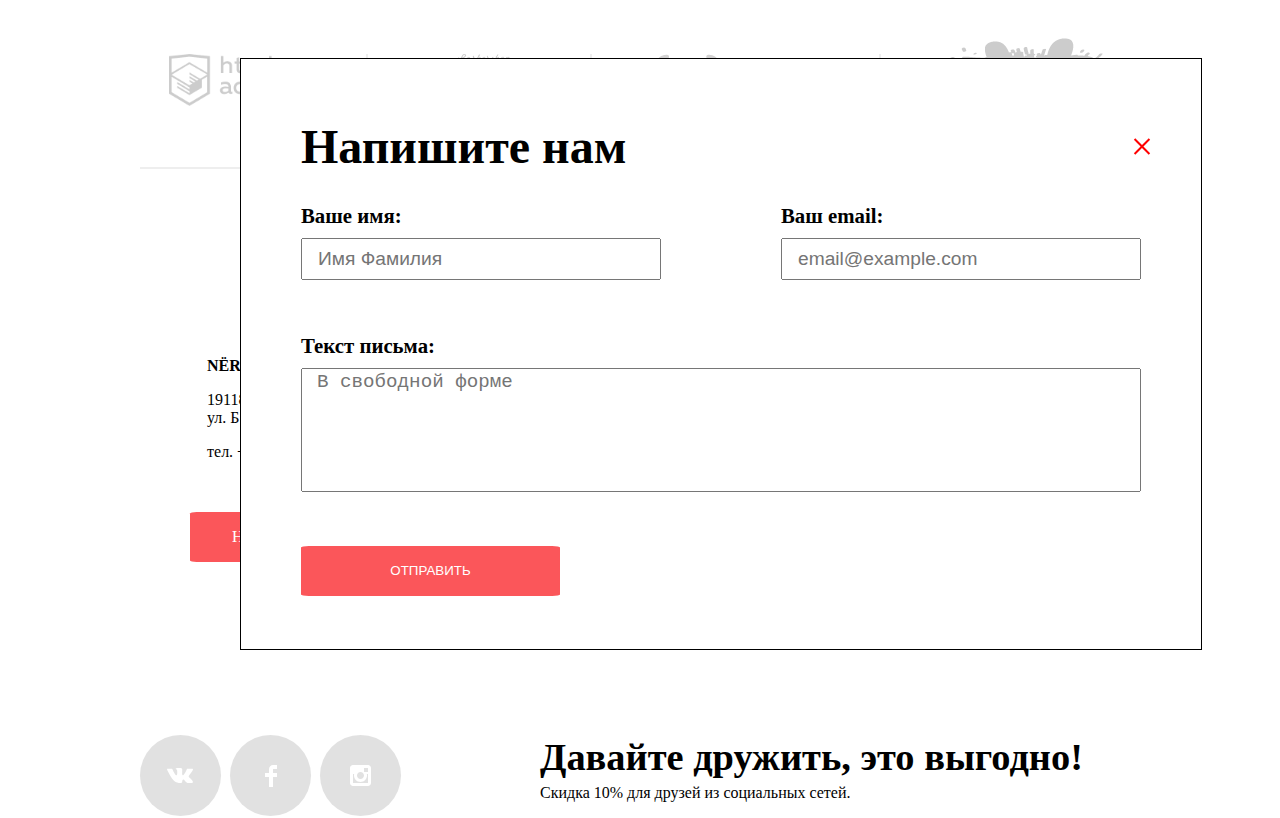
==== commit 4ffe7ade: "Commit" ====
--- a/index.html
+++ b/index.html
@@ -153,7 +153,7 @@
                 <iframe src="https://www.google.com/maps/embed?pb=!1m14!1m12!1m3!1d594.1879114705009!2d30.322811360261756!3d59.938747149191165!2m3!1f0!2f0!3f0!3m2!1i1024!2i768!4f13.1!5e0!3m2!1sru!2sua!4v1671908637080!5m2!1sru!2sua" width="1440" height="416" style="border:0;" allowfullscreen="" loading="lazy" referrerpolicy="no-referrer-when-downgrade"></iframe>
 
             </div>
-            <div class="DESIGN">
+            <div class="design">
                 <div>
                     <p><b>NЁRDS DESIGN STUDIO</b></p>
                     <p>191186, Санкт-Петербург,<br> ул. Б. Конюшенная, д. 19/8</p>
--- a/index.css
+++ b/index.css
@@ -1,496 +1,973 @@
 .container{
-    display: flex;
-    list-style: none;
-    justify-content: space-between;
-    width: 437px;
-    padding: 0px;
-    margin: 0px;
-    align-items: center;
-    
-
+  display: flex;
+  list-style: none;
+  justify-content: space-between;
+  width: 437px;
+  padding: 0px;
+  margin: 0px;
+  align-items: center;
 }
 .padding{
-    padding: 0px 140px;
-    
+  padding: 0px 140px;   
 }
 .margine{
-    margin-bottom: 80px;
-}
-
-
+  margin-bottom: 80px;
+}
 .basket{
-    color: black;
-    text-decoration: none;
+  color: black;
+  text-decoration: none;
+  display: flex;
+  align-items: center;
+  font-size: 1.2rem;
+  justify-content: space-between;
+  width: 120px;
+}
+.basket-inscription {
+  display: flex;
+  padding: 0px;
+  margin: 0px;
+  font-size: 1.2rem;
+}       
+.menu{
+  color: black;
+  text-decoration: none;
+  display: flex;
+  align-items: center;
+  font-size: 1.2rem;
+  
+}
+.logo {
+  width: 160px;
+  height: 65px;
+  display: flex;
+}
+.networks-icon{
+  display: flex;
+  width: 81px;
+  height: 81px;
+  background: linear-gradient(0deg, #E1E1E1, #E1E1E1);
+  border-radius: 50%;
+  align-items: center;
+  justify-content: center;
+}
+.wrapper{
+  display: flex;
+  width: 100%;
+  justify-content: space-between;
+  height: 75px;
+  align-items: center;   
+}
+.networks{
+  display: flex;
+  align-items: center;
+  padding: 0px;
+  margin: 0px;
+  list-style: none;
+  width: 261px;
+  justify-content: space-between;
+}
+.inscription{
+  padding: 0px;
+  margin-left: 139px;
+}
+.flex{
+  display: flex;  
+}
+.font{
+  font-size: 2.4rem;
+  margin: 0px;
+}
+.p_footer{
+margin-top: 5px;
+}
+.h2{
+  font-size: 3.8rem;
+  margin: 0px;
+}
+.h3{
+  font-size: 1.5rem;
+}
+.h4{
+  font-size: 45px;
+  display: flex;
+  margin-top: 73px;
+  margin-bottom: 32px;
+}
+.h5{
+  margin: 0px;
+  font-size: 3rem;
+}
+.background{
+  background: rgba(255, 255, 255, 1);
+  max-width: 1440px;
+  max-height: 2360px;
+  margin: 0 auto;
+  position: relative  
+}
+
+.rectangle{
+  display: flex;
+  width: 240px;
+  height: 50px;
+  background: rgba(251, 86, 90, 1);
+  border-radius: 3%;
+  text-decoration: none;
+  color: rgba(255, 255, 255, 1);
+}
+.p-rectangle{
+  display: flex;
+  justify-content: center;
+  align-items: center;
+  width: 240px;
+}
+.order{
+  display: flex;
+  width: 160px;
+  height: 50px;
+  background: rgba(251, 86, 90, 1);
+  border-radius: 3%;
+  text-decoration: none;
+  margin-top: 40px;
+}
+.p-order{
+  display: flex;
+  justify-content: center;
+  align-items: center;
+  width: 160px;
+  color: rgba(255, 255, 255, 1);
+}
+.button{
+  display: flex;
+  width: 219px;
+  height: 50px;
+  background: rgba(251, 86, 90, 1);
+  border-radius: 3%;
+  text-decoration: none;
+  margin-top: 35px;
+}
+.p-button{
+  display: flex;
+  justify-content: center;
+  align-items: center;
+  width: 219px;
+  color: rgba(255, 255, 255, 1);
+}
+.slides{
+  display: flex;
+  justify-content: space-between;
+  border-bottom: 2px solid;
+  border-color: rgba(238, 238, 238, 1);
+  padding-bottom: 80px;
+  width: 1104px;
+  height: 354px;  
+}
+.display{
+  display: none;
+}
+.page-one{
+  display: flex;
+  flex-direction: column;
+  justify-content: center;
+}
+.page-two{
+  display: flex;
+  flex-direction: column;
+  justify-content: center;
+  width: 620px;
+}
+.page-three{
+  display: flex;
+  flex-direction: column;
+  justify-content: center;
+  width: 450px;
+}
+.margin{
+  margin-top: 30px;
+  margin-bottom: 40px;
+  width: 325px;
+}
+.margin-two{
+  margin-top: 30px;
+  margin-bottom: 40px;
+}
+.margin-three{
+  margin-top: 30px;
+  margin-bottom: 40px;
+}
+.phone{
+  width: 760px;
+  justify-content: flex-start;
+  display: flex;
+}
+.radio{
+  position: absolute;
+  width: 88px;
+  height: 18px;
+  left: 676px;
+  top: 387px;
+}
+.custom-radio {
+  position: absolute;
+  z-index: -1;
+  opacity: 0;
+}
+.custom-radio+label {
+  display: inline-flex;
+  align-items: center;
+  user-select: none;
+}
+.custom-radio+label::after {
+  content: '';
+  display: inline-block;
+  width: 1em;
+  height: 1em;
+  flex-shrink: 0;
+  flex-grow: 0;
+  border: 1px solid white;
+  border-radius: 50%;
+  margin-right: 0.5em;
+  background-repeat: no-repeat;
+  background-position: center center;
+  background-size: 50% 50%;
+  background: white;
+}
+.custom-radio:not(:disabled):not(:checked)+label:hover::after {
+  border-color: gray;
+}
+/* стили для активной радиокнопки (при нажатии на неё) */
+.custom-radio:not(:disabled):active+label::after {
+  background-color: rgba(193, 193, 193, 1);
+  border-color: gray;
+}
+/* стили для радиокнопки, находящейся в состоянии checked */
+.custom-radio:checked+label::after {
+  border: 1px solid white;
+  background-image: radial-gradient(white 20%, rgba(193, 193, 193, 1) 30%, white 40%);
+}
+.p-li{
+  font-size: 1.2rem;
+  margin-top: 40px;
+  margin-bottom: 23px;
+}
+.ul-main{
+  padding: 0px;
+}
+.li-main{
+  list-style-type: none;
+  display: flex;
+  margin: 20px 0px;
+}
+.li-main::before {
+  content: url(./img/Rectangle\ 10.png);
+  align-items: center;
+  display: flex;
+  height: 10px;
+  width: 50px;
+}
+.p-mein{
+  display: flex;
+  align-items: center;
+  margin: 0px;
+}
+.tabl{
+  width: 358px;
+}
+.table-first{
+  font-size: 3.5rem;
+  margin-bottom: 10px;
+}
+caption{
+  font-size: 1.4rem;
+  margin-top: 40px;
+  margin-bottom: 31px;
+}
+.just{
+  display: flex;
+  justify-content: space-between;
+  border-bottom: 2px solid;
+  border-color: rgba(238, 238, 238, 1);
+  padding-bottom: 73px;
+}
+.logo-main{
+  margin-top: 39px;
+}
+.logotipe{
+  display: flex;
+  align-items: center;
+  justify-content: space-around;
+  border-bottom: 2px solid;
+  border-color: rgba(238, 238, 238, 1);
+  padding-bottom: 45px;
+  padding-top: 45px;
+}
+.logo-logo{
+  border-right: 2px solid;
+  border-color: rgba(238, 238, 238, 1);
+  padding-right: 45px;
+  height: 52px;
+}
+.map{
+  display: flex;
+  margin-left: -140px;
+  margin-right: -140px;
+}
+.design{
+  position: absolute;
+  width: 319px;
+  height: 308px;
+  background-color: white;
+  top: 1897px;
+  left: 140px;
+  display: flex;
+  flex-direction: column;
+  align-items: center;
+  justify-content: center;
+}
+.design2{
+  position: absolute;
+  width: 319px;
+  height: 308px;
+  background-color: white;
+  top: 2626px;
+  left: 140px;
+  display: flex;
+  flex-direction: column;
+  align-items: center;
+  justify-content: center;
+}
+.logo-map{
+  position: absolute;
+  top: 1850px;
+  left: 722px;
+}
+.logo-map-2{
+  position: absolute;
+  top: 2598px;
+  left: 732px;
+}
+.margin-map{
+  margin-top: 80px;
+  margin-bottom: 70px;
+}
+.margin-map-2{
+  margin-top: 60px;
+  margin-bottom: 70px;
+}
+.form_div{
+  position: absolute;
+  width: 960px;
+  height: 590px;
+  background-color: white;
+  top: 1658px;
+  left: 240px;
+  border: 1px solid black;
+}
+.form{
+  display: block;
+}
+.legend{
+  font-size: 3rem;  
+}
+.fieldset{
+  height: 100px;
+  border: none;
+  margin: 0px 60px;
+  display: flex;
+  padding: 0;
+  justify-content: space-between;
+}
+.vector{
+  width: 21px;
+  height: 21px;
+  padding: 0;
+}
+.div_flex_form{
+  display: flex;
+  justify-content: space-between;
+  margin-top: 60px;
+  margin-left: 60px;
+  margin-right: 60px;
+  margin-bottom: 30px;
+  align-items: center;
+}
+.fieldset_text{
+  display: flex;
+  flex-direction: column;
+  border: none;
+  margin: 30px 60px;
+  padding: 0;
+  font-size: 1.3rem
+}
+.fieldset_email{
+  border: none;
+  margin: 0px;
+  padding: 0;
+  display: flex;
+  flex-direction: column;
+  width: 360px;
+  font-size: 1.3rem
+}
+.fieldset_name{
+  border: none;
+  width:360px;
+  margin: 0px;
+  padding: 0;
+  display: flex;
+  flex-direction: column;
+  font-size: 1.3rem
+}
+.input_name{
+  height: 50px;
+  font-size: 1.2rem;
+  padding-left: 15px;
+  margin-top: 10px
+}
+.input_email{
+  height: 50px;
+  font-size: 1.2rem;
+  padding-left: 15px;
+  margin-top: 10px
+}
+.input_text{
+  font-size: 1.2rem;
+  height: 118px;
+  padding-left: 15px;
+  resize: none;
+  margin-top: 10px
+}
+.buttom_form{
+  display: flex;
+  width: 259px;
+  height: 50px;
+  background: rgba(251, 86, 90, 1);
+  text-decoration: none;
+  border-radius: 3%;
+  margin-left: 60px;
+  border: 0px;
+}
+.buttom_form_back{
+  display: flex;
+  justify-content: center;
+  align-items: center;
+  color: white;
+  width: 259px;
+  height: 20px;
+}
+.cross{
     display: flex;
     align-items: center;
-    font-size: 1.2rem;
-    justify-content: space-between;
-    width: 120px;
-
-
-}
-
-.basket-inscription {
-    display: flex;
-    padding: 0px;
-    margin: 0px;
-    font-size: 1.2rem;
-
-
-    
-
-}       
-    
-
-.menu{
-    color: black;
-    text-decoration: none;
-    display: flex;
-    align-items: center;
-    font-size: 1.2rem;
-
-}
-
-.logo {
-    width: 160px;
-    height: 65px;
-    display: flex;
-
-}
-
-
-.networks-icon{
-    display: flex;
-    width: 81px;
-    height: 81px;
-    background: linear-gradient(0deg, #E1E1E1, #E1E1E1);
-    border-radius: 50%;
-    align-items: center;
-    justify-content: center;
-
-
-}
-
-.wrapper{
-    display: flex;
-    width: 100%;
-    justify-content: space-between;
-    height: 75px;
-    align-items: center;
-    
-
-}
-.networks{
-    display: flex;
-    align-items: center;
-    padding: 0px;
-    margin: 0px;
-    list-style: none;
-    width: 261px;
-    justify-content: space-between;
-
-    
-
-
-}
-.inscription{
-    padding: 0px;
-    margin-left: 139px;
-}
-
-.flex{
-    display: flex;
-    
-}
-.font{
-    font-size: 2.4rem;
-    margin: 0px;
-}
-.p_footer{
+}
+.cross::after, .cross::before{
+  background-color: red;
+  width: 2px;
+  height: 21px;
+  display: flex;
+  content: " ";
+  position: absolute;
+}
+.cross::before{
+  transform: rotate(-45deg);
+}
+.cross::after{
+  transform: rotate(45deg)
+}
+  /* catalog */
+.background-catalog{
+  max-width: 1440px;
+  margin: 0 auto;
+  position: relative;
+  background: linear-gradient( rgba(238, 238, 238, 1) 350px , white 350px ); 
+}
+.menu:hover
+ {
+	border-bottom: 2px solid red;
+}
+h1{
+  display: flex;
+  justify-content: center;
+  font-size: 3rem;
+  padding-top: 75px;
+  padding-bottom: 100px;
+  margin: 0px;
+}
+.main-catalog{
+  padding-top: 55px;
+}
+.header-catalog{
+  padding-top: 45px;
+}
+.div-form-catalog{
+  display: flex;
+}
+.form-catalog{
+
+}
+.first-form{
+  border: none;
+  padding: 0px;
+  margin: 0px;
+  padding-top: 48px;
+  width: 260px;
+}
+.p-price{
+margin: 0px;
+font-size: 1.5rem;
+}
+.rectangle-gray{
+  display: flex;
+  justify-content: center;
+  align-items: center;
+  padding: 0px;
+  margin: 0px;
+  width: 260px;
+  height: 80px;
+  background-color:rgba(238, 238, 238, 1);
+  border: none;
+  border-radius: 3%;
+}
+.form-border{
+  width: 130px;
+  height: 2px;
+  padding: 0px;
+  margin: 0px;
+  background-color:rgba(0, 202, 116, 1);
+  border: none;
+}
+.form-border2{
+  width: 50px;
+  height: 2px;
+  padding: 0px;
+  margin: 0px;
+  background-color:rgba(215, 220, 223, 1);
+  border: none;
+}
+.form-circle {
+  background-image: radial-gradient(rgba(171, 171, 171, 1) 10%, white 20% );
+  padding: 0px;
+  margin: 0px;
+  width: 20px;
+  height: 20px;
+  border-radius: 50%;
+  border: none;
+}
+.form-circle2{
+  background-image: radial-gradient(rgba(171, 171, 171, 1) 10%, white 20% );
+  padding: 0px;
+  margin: 0px;
+  width: 20px;
+  height: 20px;
+  border-radius: 50%;
+  border: none;
+}
+.p-form{
+  padding: 15px 0px 0px 0px;
+  margin: 0px;
+  border: none;
+  display: flex;
+  justify-content: space-between; 
+}
+.p-form-p{
+  margin: 0px;
+  align-items: center;
+  display: flex;
+}
+.p-form-rectangle{
+  border: none;
+  padding: 0px;
+  margin: 0px;
+  width: 80px;
+  height: 38px;
+  background: rgba(238, 238, 238, 1);
+  border-radius: 3%;
+}
+.p-form-rectangle2{
+  border: none;
+  padding: 0px;
+  margin: 0px;
+  width: 80px;
+  height: 38px;
+  background: rgba(238, 238, 238, 1);
+  border-radius: 3%;
+}
+.p-form-rectangle-p{
+  display: flex;
+  margin: 0px;
+  height: 38px;
+  justify-content: center;
+  align-items: center;
+}
+.p-form-rectangle-p2{
+  display: flex;
+  margin: 0px;
+  height: 38px;
+  justify-content: center;
+  align-items: center;
+}
+.form-grid{
+  border: none;
+  padding: 54px 0px 0px 0px;
+  margin: 0px;
+}
+.form-radio{
+  border: none;
+  margin: 0px;
+  padding: 5px 0px 0px 0px;
+}
+.input-radio {
+  position: absolute;
+  z-index: -1;
+  opacity: 0;
+  margin: 0px 10px 15px 0px;
+}
+.input-radio+label {
+  display: inline-flex;
+  align-items: center;
+  user-select: none;
+}
+.input-radio+label::before {
+  content: '';
+  display: inline-block;
+  width: 20px;
+  height: 20px;
+  margin: 8px 10px 8px 0px;
+  flex-shrink: 0;
+  flex-grow: 0;
+  border: 3px solid gray;
+  border-radius: 50%;
+  background-repeat: no-repeat;
+  background-position: center center;
+  background-size: 50% 50%;
+  background: white;
+}
+.input-radio:not(:disabled):not(:checked)+label:hover::before {
+  border: 3px solid  rgba(77, 77, 77, 1);
+}
+/* стили для активной радиокнопки (при нажатии на неё) */
+.input-radio:not(:disabled):active+label::before {
+  background-color: rgba(193, 193, 193, 1);
+  border-color: rgba(238, 238, 238, 1);
+}
+/* стили для радиокнопки, находящейся в состоянии checked */
+.input-radio:checked+label::before {
+  border: 3px solid rgba(77, 77, 77, 1);
+  background-image: radial-gradient(rgba(77, 77, 77, 1) 30%, white 30% );
+}
+.checkbox{
+  border: none;
+  padding: 35px 0px 0px 0px;
+  margin: 0px;
+}
+.checkbox-slides{
+  border: none;
+  padding: 6px 0px 0px 0px;
+  margin: 0px;
+}
+.input-checkbox{
+  position: absolute;
+  z-index: -1;
+  opacity: 0;
+  margin: 0px 10px 15px 0px;
+}
+.input-checkbox+label {
+  display: inline-flex;
+  align-items: center;
+  user-select: none;
+}
+.input-checkbox+label::before {
+  content: '';
+  display: inline-block;
+  width: 18px;
+  height: 18px;
+  margin: 8px 10px 8px 0px;
+  flex-shrink: 0;
+  flex-grow: 0;
+  border: 3px solid gray;
+  border-radius: 15%;
+  background-repeat: no-repeat;
+  background-position: center center;
+  background-size: 50% 50%;
+  background: white;
+}
+/* стили для радиокнопки, находящейся в состоянии checked */
+.input-checkbox:checked+label::after {
+  font-family: 'Roboto', sans-serif;
+  position: absolute;
+  content:"L";
+  margin-left: 11px;
+  margin-bottom: 3px;
+  font-size: 25px;
+  font-weight: 700;
+  transform: rotateY(180deg) rotate(-45deg);
+  text-shadow: 0px -5px 0px rgb(255, 255, 255);
+}
+.input-checkbox-button{
+  width: 260px;
+  height: 50px;
+  padding: 0px;
+  margin-top: 48px;
+  border: none;
+}
+.main-group{
+
+}
+.group{
+  padding-left: 141px;
+  display: flex;
+  width: 100%;
+}
+.group-one{
+  width: 360px;
+  margin-right: 40px;
+}
+.group-two{
+  width: 100%;
+}
+.group-one-first{
+  max-width: 360px;
+  position: relative;
+}
+.group-shadow{
+  margin-top: 48px;
+  height: 40px;
+  border-radius: 3%;
+  background: rgba(77, 77, 77, 1);
+}
+.shadow{
+  width: 14px;
+  height: 14px;
+  border-radius: 50%;
+  box-shadow: 16px 15px 0px 0px rgb(255, 255, 255),
+              39px 15px 0px 0px rgb(255, 255, 255),
+              62px 15px 0px 0px rgb(255, 255, 255);
+}
+.holder{
+  position: absolute;
+  width: 360px;
+  height: 231px;
+  background: rgba(238, 238, 238, 1);
+  bottom:0;
+  display:none;
+  
+}
+.group-one-first:hover .holder{
+  display:block;
+}
+.p-holder{
+  width: 255px;
+  text-align: center;
+  margin: 0px;
+}
+.holder-inside{
+  display: flex;
+  justify-content: center;
+  align-items: center;
+  flex-direction: column
+}
+.holder-button{
+  width: 200px;
+  height: 50px;
+  background: rgba(251, 86, 90, 1);
+  border-radius: 5%;
+  margin-top: 32px;
+  text-decoration: none;
+}
+.holder-button-p{
+  display: flex;
+  justify-content: center;
+  align-items: center;
+  color: white;
+}
+.group-one-second{
+  max-width: 360px;
+  position: relative;
+}
+.group-shadow-two{
+  margin-top: 30px;
+  height: 40px;
+  border-radius: 3%;
+  background:rgba(238, 238, 238, 1);
+}
+.holder-two{
+  position: absolute;
+  width: 360px;
+  height: 231px;
+  background: rgba(238, 238, 238, 1);
+  bottom:0;
+  display:none;
+}
+.group-one-second:hover .holder-two{
+  display:block;
+}
+.group-one-third{
+  max-width: 360px;
+  position: relative;
+}
+.holder-3{
+  position: absolute;
+  width: 360px;
+  height: 231px;
+  background: rgba(238, 238, 238, 1);
+  bottom:0;
+  display:none;
+}
+.group-one-third:hover .holder-3{
+  display:block;
+}
+.links{
+  display: flex;
+  margin-top: 55px;
+  max-height: 50px;
+}
+.link-1{
+  margin: 0px 11px 0px 0px;
+}
+.link-2{
+  margin: 0px 11px 0px 0px;
+}
+.link-3{
+  margin: 0px 11px 0px 0px;
+}
+.link-4{
+
+}
+.link-1-1{
+  text-decoration: none;
+}
+.link-1-1-p{
+  width: 50px;
+  height: 50px;
+  background: rgba(238, 238, 238, 1);
+  align-items: center;
+  justify-content: center;
+  margin: 0px;
+  display: flex;
+  border-radius: 5%;
+  color: black;
+}
+.link-1-1-p:active{
+  width: 45px;
+  height: 45px;
+  background: rgb(255, 255, 255);
+  align-items: center;
+  justify-content: center;
+  margin: 0px;
+  display: flex;
+  border: 3px solid #DBDBDB;
+  color: black;
+}
+.link-1-4-p{
+  width: 260px;
+  height: 50px;
+  background: rgba(238, 238, 238, 1);
+  align-items: center;
+  justify-content: center;
+  margin: 0px;
+  display: flex;
+  border-radius: 5%;
+  color: black;
+}
+.link-1-4-p:active{
+  width: 255px;
+  height: 45px;
+  background: rgb(255, 255, 255);
+  align-items: center;
+  justify-content: center;
+  margin: 0px;
+  display: flex;
+  border: 3px solid #DBDBDB;
+  color: black;
+}
+.group-two{
+  
+}
+.group-links{
+  display: flex;
+  width: 100%;
+  justify-content: space-between;
+  height: max-content;
+  margin-bottom: 54px;
+}
+.group-links-first{
+  display: flex;
+  width: 270px;
+  height: 20px;
+  justify-content: space-between;
+  align-items: center;
   margin-top: 5px;
 }
-
-.h2{
-    font-size: 3.8rem;
-    margin: 0px;
-}
-.h3{
-    font-size: 1.5rem;
-}
-.h4{
-    font-size: 45px;
-    display: flex;
-    margin-top: 73px;
-    margin-bottom: 32px;
-}
-.h5{
-  margin: 0px;
-  font-size: 3rem;
-}
-
-.background{
-    background: rgba(255, 255, 255, 1);
-    max-width: 1440px;
-    max-height: 2360px;
-    margin: 0 auto;
-    position: relative
-    
-}
-
-.rectangle{
-    display: flex;
-    width: 240px;
-    height: 50px;
-    background: rgba(251, 86, 90, 1);
-    border-radius: 3%;
-    text-decoration: none;
-    color: rgba(255, 255, 255, 1);
-}
-.p-rectangle{
-    display: flex;
-    justify-content: center;
-    align-items: center;
-    width: 240px;
-
-}
-.order{
-display: flex;
-width: 160px;
-height: 50px;
-background: rgba(251, 86, 90, 1);
-border-radius: 3%;
-text-decoration: none;
-margin-top: 40px;
-}
-.p-order{
-display: flex;
-justify-content: center;
-align-items: center;
-width: 160px;
-color: rgba(255, 255, 255, 1);
-}
-
-.button{
-  display: flex;
-width: 219px;
-height: 50px;
-background: rgba(251, 86, 90, 1);
-border-radius: 3%;
-text-decoration: none;
-margin-top: 35px;
-}
-.p-button{
-  display: flex;
-  justify-content: center;
-  align-items: center;
-  width: 219px;
-  color: rgba(255, 255, 255, 1);
-}
-.slides{
-    display: flex;
-    justify-content: space-between;
-    border-bottom: 2px solid;
-    border-color: rgba(238, 238, 238, 1);
-    padding-bottom: 80px;
-    width: 1104px;
-    height: 354px;
-    
-}
-.display{
-    display: none;
-}
-.page-one{
-    display: flex;
-    flex-direction: column;
-    justify-content: center;
-}
-.page-two{
-    display: flex;
-    flex-direction: column;
-    justify-content: center;
-    width: 620px;
-}
-.page-three{
-    display: flex;
-    flex-direction: column;
-    justify-content: center;
-    width: 450px;
-}
-
-
-.margin{
-    margin-top: 30px;
-    margin-bottom: 40px;
-    width: 325px;
-}
-.margin-two{
-    margin-top: 30px;
-    margin-bottom: 40px;
-}
-.margin-three{
-    margin-top: 30px;
-    margin-bottom: 40px;
-}
-.phone{
-    width: 760px;
-    justify-content: flex-start;
-    display: flex;
-}
-
-.radio{
-    position: absolute;
-    width: 88px;
-    height: 18px;
-    left: 676px;
-    top: 387px;
-}
-.custom-radio {
-    position: absolute;
-    z-index: -1;
-    opacity: 0;
-  }
-  .custom-radio+label {
-    display: inline-flex;
-    align-items: center;
-    user-select: none;
-  }
-  
-  .custom-radio+label::after {
-    content: '';
-    display: inline-block;
-    width: 1em;
-    height: 1em;
-    flex-shrink: 0;
-    flex-grow: 0;
-    border: 1px solid white;
-    border-radius: 50%;
-    margin-right: 0.5em;
-    background-repeat: no-repeat;
-    background-position: center center;
-    background-size: 50% 50%;
-    background: white;
-  }
-  .custom-radio:not(:disabled):not(:checked)+label:hover::after {
-    border-color: gray;
-  }
-  /* стили для активной радиокнопки (при нажатии на неё) */
-  .custom-radio:not(:disabled):active+label::after {
-    background-color: rgba(193, 193, 193, 1);
-    border-color: gray;
-  }
-  /* стили для радиокнопки, находящейся в состоянии checked */
-  .custom-radio:checked+label::after {
-    border: 1px solid white;
-    background-image: radial-gradient(white 20%, rgba(193, 193, 193, 1) 30%, white 40%);
-  }
-  .p-li{
-    font-size: 1.2rem;
-    margin-top: 40px;
-    margin-bottom: 23px;
-  }
-  .ul-main{
-    padding: 0px;
-  }
-  .li-main{
-    list-style-type: none;
-    display: flex;
-    margin: 20px 0px;
-  }
-  .li-main::before {
-    content: url(./img/Rectangle\ 10.png);
-    align-items: center;
-    display: flex;
-    height: 15px;
-    width: 50px;
-  }
-  .p-mein{
-    display: flex;
-    align-items: center;
-    margin: 0px;
-  }
-  .tabl{
-    width: 358px;
-  }
-  .table-first{
-    font-size: 3.5rem;
-    margin-bottom: 10px;
-  }
- 
-  caption{
-    font-size: 1.4rem;
-    margin-top: 40px;
-    margin-bottom: 31px;
-  }
-  .just{
-    display: flex;
-    justify-content: space-between;
-    border-bottom: 2px solid;
-    border-color: rgba(238, 238, 238, 1);
-    padding-bottom: 73px;
-  }
-  .logo-main{
-    margin-top: 39px;
-  }
-  .logotipe{
-    display: flex;
-    align-items: center;
-    justify-content: space-around;
-    border-bottom: 2px solid;
-    border-color: rgba(238, 238, 238, 1);
-    padding-bottom: 45px;
-    padding-top: 45px;
-  }
-  .logo-logo{
-    border-right: 2px solid;
-    border-color: rgba(238, 238, 238, 1);
-    padding-right: 45px;
-    height: 52px;
-  }
-  .map{
-    display: flex;
-    margin-left: -140px;
-    margin-right: -140px;
-  }
-  .DESIGN{
-    position: absolute;
-    width: 319px;
-    height: 308px;
-    background-color: white;
-    top: 1897px;
-    left: 140px;
-    display: flex;
-    flex-direction: column;
-    align-items: center;
-    justify-content: center;
-  }
-  .logo-map{
-    position: absolute;
-    top: 1850px;
-    left: 722px;
-  }
-  .margin-map{
-    margin-top: 80px;
-    margin-bottom: 70px;
-  }
-  .form_div{
-    position: absolute;
-    width: 960px;
-    height: 590px;
-    background-color: white;
-    top: 1658px;
-    left: 240px;
-    border: 1px solid black;
-  }
-  .form{
-    display: block;
-  }
-  .legend{
-    font-size: 3rem;
-    
-  }
-  .fieldset{
-    height: 100px;
-    border: none;
-    margin: 0px 60px;
-    display: flex;
-    padding: 0;
-    justify-content: space-between;
-  }
-  .vector{
-    width: 21px;
-    height: 21px;
-    padding: 0;
-  }
-  .div_flex_form{
-    display: flex;
-    justify-content: space-between;
-    margin-top: 60px;
-    margin-left: 60px;
-    margin-right: 60px;
-    margin-bottom: 30px;
-    align-items: center;
-
-  }
-  .fieldset_text{
-    display: flex;
-    flex-direction: column;
-    border: none;
-    margin: 30px 60px;
-    padding: 0;
-    font-size: 1.3rem
-  }
-  .fieldset_email{
-    border: none;
-    margin: 0px;
-    padding: 0;
-    display: flex;
-    flex-direction: column;
-    width: 360px;
-    font-size: 1.3rem
-
-  }
-  .fieldset_name{
-    border: none;
-    width:360px;
-    margin: 0px;
-    padding: 0;
-    display: flex;
-    flex-direction: column;
-    font-size: 1.3rem
-  }
-  .input_name{
-    height: 50px;
-    font-size: 1.2rem;
-    padding-left: 15px;
-    margin-top: 10px
-  }
-  .input_email{
-    height: 50px;
-    font-size: 1.2rem;
-    padding-left: 15px;
-    margin-top: 10px
-  }
-  .input_text{
-    font-size: 1.2rem;
-    height: 118px;
-    padding-left: 15px;
-    resize: none;
-    margin-top: 10px
-  }
-  .buttom_form{
-    display: flex;
-    width: 259px;
-    height: 50px;
-    background: rgba(251, 86, 90, 1);
-    text-decoration: none;
-    border-radius: 3%;
-    margin-left: 60px;
-    border: 0px;
-  }
-  .buttom_form_back{
-    display: flex;
-    justify-content: center;
-    align-items: center;
-    color: white;
-    width: 259px;
-    height: 20px;
-  
-  }
-  .cross{
-    display: flex;
-    align-items: center;
-  }
-  .cross::after, .cross::before{
-    background-color: red;
-    width: 2px;
-    height: 21px;
-    display: flex;
-    content: " ";
-    position: absolute;
-  }
-  .cross::before{
-    transform: rotate(-45deg);
-  }
-  .cross::after{
-    transform: rotate(45deg)
-  }+.group-links-1{
+  text-decoration: none;
+  font-size: 15px;
+  color: rgba(238, 238, 238, 1);
+}
+.group-links-1:active{
+  text-decoration: none;
+  font-size: 15px;
+  color: rgb(0, 0, 0);
+}
+.group-links-1-p{
+  margin: 0px;
+}
+.group-links-second{
+  display: flex;
+
+}
+.group-links-2{
+  display: flex;
+  text-decoration: none;
+  margin-left: 18px;
+  margin-top: 5px;
+  width: 11px;
+  height: 10px;
+}
+.holder-4{
+  position: absolute;
+  width: 360px;
+  height: 231px;
+  background: rgba(238, 238, 238, 1);
+  bottom:0;
+  display:none;
+}
+.group-two-first{
+  max-width: 360px;
+  position: relative;
+}
+.group-two-first:hover .holder-4{
+  display:block;
+}
+.group-two-second{
+  max-width: 360px;
+  position: relative;
+}
+.holder-5{
+  position: absolute;
+  width: 360px;
+  height: 231px;
+  background: rgba(238, 238, 238, 1);
+  bottom:0;
+  display:none;
+}
+.group-two-second:hover .holder-5{
+  display:block;
+}
+.group-two-third{
+  max-width: 360px;
+  position: relative;
+}
+.holder-6{
+  position: absolute;
+  width: 360px;
+  height: 231px;
+  background: rgba(238, 238, 238, 1);
+  bottom:0;
+  display:none;
+}
+.group-two-third:hover .holder-6{
+  display:block;
+}
+
+
+
+
+
+
